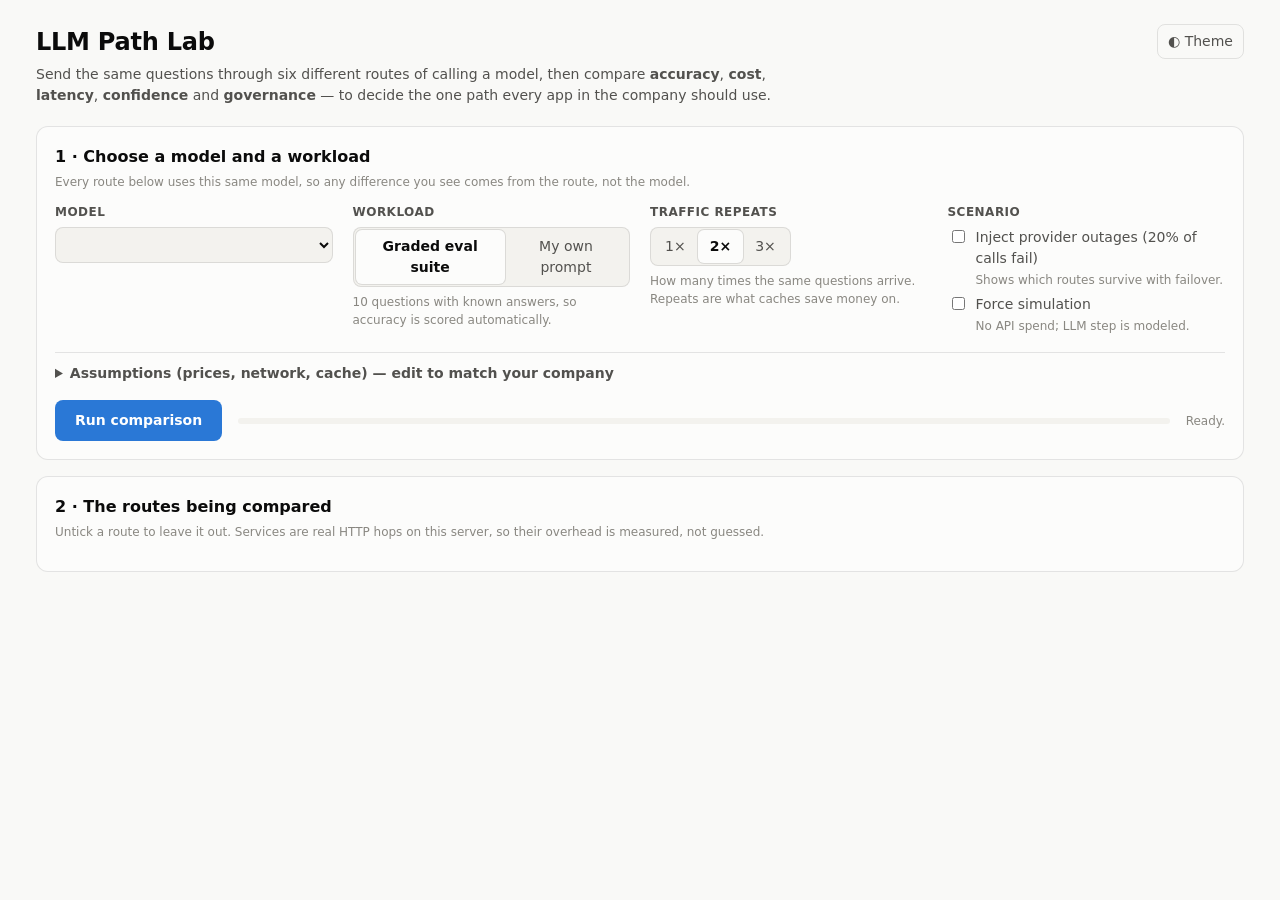
==== static/index.html @ 51f533d9 "LLM Path Lab: compare LLM routing paths on accuracy, cost, latency and confidence Co-Authored-By: Cl" ====
<!doctype html>
<html lang="en">
<head>
<meta charset="utf-8">
<meta name="viewport" content="width=device-width, initial-scale=1">
<title>LLM Path Lab</title>
<style>
:root {
  color-scheme: light;
  --page: #f9f9f7; --surface: #fcfcfb; --surface-2: #f3f2ee;
  --ink: #0b0b0b; --ink-2: #52514e; --muted: #898781;
  --grid: #e1e0d9; --axis: #c3c2b7; --border: rgba(11,11,11,0.10);
  --accent: #2a78d6; --accent-ink: #ffffff; --good: #006300; --bad: #c42f2f; --good-bg: #e6f4e6; --bad-bg: #fbeaea;
  --s1: #2a78d6; --s2: #eb6834; --s3: #1baf7a; --s4: #eda100; --s5: #e87ba4; --s6: #008300; --crit: #d03b3b;
}
@media (prefers-color-scheme: dark) {
  :root:where(:not([data-theme="light"])) {
    color-scheme: dark;
    --page: #0d0d0d; --surface: #1a1a19; --surface-2: #242422;
    --ink: #ffffff; --ink-2: #c3c2b7; --muted: #898781;
    --grid: #2c2c2a; --axis: #383835; --border: rgba(255,255,255,0.10);
    --accent: #3987e5; --good: #0ca30c; --bad: #e66767; --good-bg: #13301a; --bad-bg: #3a1a1a;
    --s1: #3987e5; --s2: #d95926; --s3: #199e70; --s4: #c98500; --s5: #d55181; --s6: #008300;
  }
}
:root[data-theme="dark"] {
  color-scheme: dark;
  --page: #0d0d0d; --surface: #1a1a19; --surface-2: #242422;
  --ink: #ffffff; --ink-2: #c3c2b7; --muted: #898781;
  --grid: #2c2c2a; --axis: #383835; --border: rgba(255,255,255,0.10);
  --accent: #3987e5; --good: #0ca30c; --bad: #e66767; --good-bg: #13301a; --bad-bg: #3a1a1a;
  --s1: #3987e5; --s2: #d95926; --s3: #199e70; --s4: #c98500; --s5: #d55181; --s6: #008300;
}
* { box-sizing: border-box; }
body { margin: 0; background: var(--page); color: var(--ink); font: 14px/1.5 system-ui, -apple-system, "Segoe UI", sans-serif; }
main { max-width: 1240px; margin: 0 auto; padding: 24px 16px 64px; }
header { display: flex; justify-content: space-between; align-items: flex-start; gap: 16px; margin-bottom: 20px; }
h1 { font-size: 24px; margin: 0; letter-spacing: -0.01em; }
h2 { font-size: 16px; margin: 0 0 4px; }
.sub { color: var(--ink-2); margin: 4px 0 0; max-width: 760px; }
.hint { color: var(--muted); font-size: 12px; }
.card { background: var(--surface); border: 1px solid var(--border); border-radius: 12px; padding: 18px; margin-bottom: 16px; }
.card > .hint { margin: 0 0 12px; }
button { font: inherit; cursor: pointer; }
.ghost { background: transparent; border: 1px solid var(--border); color: var(--ink-2); border-radius: 8px; padding: 6px 10px; }
.primary { background: var(--accent); color: var(--accent-ink); border: 0; border-radius: 8px; padding: 10px 20px; font-weight: 600; }
.primary:disabled { opacity: .55; cursor: progress; }
.setup { display: grid; grid-template-columns: repeat(4, minmax(0, 1fr)); gap: 16px 20px; align-items: start; }
.field label.l { display: block; font-weight: 600; font-size: 12px; color: var(--ink-2); margin-bottom: 6px; text-transform: uppercase; letter-spacing: .04em; }
select, input[type=number], textarea { width: 100%; font: inherit; color: var(--ink); background: var(--surface-2); border: 1px solid var(--border); border-radius: 8px; padding: 8px 10px; }
textarea { min-height: 64px; resize: vertical; }
.seg { display: inline-flex; background: var(--surface-2); border: 1px solid var(--border); border-radius: 8px; padding: 2px; }
.seg button { border: 0; background: transparent; color: var(--ink-2); padding: 6px 12px; border-radius: 6px; }
.seg button.on { background: var(--surface); color: var(--ink); box-shadow: 0 0 0 1px var(--border); font-weight: 600; }
.chip { display: inline-flex; align-items: center; gap: 6px; font-size: 12px; padding: 2px 8px; border-radius: 999px; border: 1px solid var(--border); color: var(--ink-2); margin-top: 6px; }
.dot { width: 8px; height: 8px; border-radius: 50%; display: inline-block; }
.check { display: flex; gap: 8px; align-items: flex-start; margin: 4px 0; color: var(--ink-2); }
.check input { margin-top: 3px; }
.runrow { display: flex; align-items: center; gap: 16px; margin-top: 16px; flex-wrap: wrap; }
.progress { flex: 1; min-width: 200px; height: 6px; background: var(--surface-2); border-radius: 3px; overflow: hidden; }
.progress > div { height: 100%; width: 0; background: var(--accent); transition: width .2s; }
details.assume { margin-top: 12px; border-top: 1px solid var(--border); padding-top: 10px; }
details.assume summary { cursor: pointer; color: var(--ink-2); font-weight: 600; }
.agrid { display: grid; grid-template-columns: repeat(4, minmax(0, 1fr)); gap: 12px; margin-top: 12px; }
.agrid label { font-size: 12px; color: var(--ink-2); display: block; margin-bottom: 4px; }

.paths { display: grid; grid-template-columns: repeat(3, minmax(0, 1fr)); gap: 12px; }
.path { border: 1px solid var(--border); border-radius: 10px; padding: 12px; background: var(--surface); position: relative; }
.path.off { opacity: .5; }
.path h3 { margin: 0 0 8px; font-size: 14px; display: flex; justify-content: space-between; align-items: center; gap: 8px; }
.path p { margin: 8px 0 0; color: var(--ink-2); font-size: 12.5px; }
.chain { display: flex; flex-wrap: wrap; align-items: center; gap: 4px; }
.node { font-size: 11.5px; padding: 3px 8px; border-radius: 6px; background: var(--surface-2); border: 1px solid var(--border); white-space: nowrap; }
.node.llm { background: var(--accent); color: #fff; border-color: transparent; }
.arrow { color: var(--muted); font-size: 12px; }
.tag { font-size: 11px; padding: 1px 6px; border-radius: 4px; background: var(--good-bg); color: var(--good); font-weight: 600; }

.banner { padding: 10px 14px; border-radius: 8px; background: var(--surface-2); color: var(--ink-2); margin-bottom: 12px; font-size: 13px; }
.tiles { display: grid; grid-template-columns: repeat(4, minmax(0, 1fr)); gap: 12px; margin-bottom: 16px; }
.tile { background: var(--surface); border: 1px solid var(--border); border-radius: 12px; padding: 14px 16px; }
.tile .k { font-size: 12px; color: var(--ink-2); text-transform: uppercase; letter-spacing: .04em; font-weight: 600; }
.tile .v { font-size: 20px; font-weight: 700; margin: 6px 0 2px; }
.tile .d { font-size: 12.5px; color: var(--ink-2); }
.tile.best { border-color: var(--accent); box-shadow: 0 0 0 1px var(--accent) inset; }

.weights { display: grid; grid-template-columns: repeat(4, minmax(0, 1fr)); gap: 16px; margin: 4px 0 14px; }
.weights label { font-size: 12px; color: var(--ink-2); display: flex; justify-content: space-between; }
.weights input { width: 100%; accent-color: var(--accent); }

.tablewrap { overflow-x: auto; }
table { width: 100%; border-collapse: collapse; font-variant-numeric: tabular-nums; }
th, td { text-align: left; padding: 8px 10px; border-bottom: 1px solid var(--grid); white-space: nowrap; vertical-align: middle; }
th { font-size: 12px; color: var(--ink-2); font-weight: 600; }
th .hint { display: block; font-weight: 400; }
td.num { text-align: right; } th.num { text-align: right; }
td.win { background: var(--good-bg); color: var(--good); font-weight: 700; }
.score { display: inline-flex; align-items: center; gap: 8px; }
.score .bar { width: 70px; height: 6px; border-radius: 3px; background: var(--surface-2); overflow: hidden; }
.score .bar > i { display: block; height: 100%; background: var(--accent); border-radius: 3px; }
.rank { display: inline-block; width: 20px; height: 20px; line-height: 20px; text-align: center; border-radius: 50%; background: var(--surface-2); font-size: 11px; font-weight: 700; margin-right: 6px; }
.rank.r1 { background: var(--accent); color: #fff; }
.yes { color: var(--good); font-weight: 600; } .no { color: var(--bad); font-weight: 600; }

.two { display: grid; grid-template-columns: minmax(0, 1fr) minmax(0, 1fr); gap: 16px; }
.chart svg { width: 100%; display: block; overflow: visible; }
.chart text { fill: var(--ink-2); font-size: 11.5px; }
.chart .lbl { fill: var(--ink); font-size: 12px; }
.chart .val { fill: var(--ink-2); font-size: 11.5px; }
.chart .gridline { stroke: var(--grid); }
.chart .baseline { stroke: var(--axis); }
.legend { display: flex; flex-wrap: wrap; gap: 6px 14px; margin: 8px 0 4px; font-size: 12px; color: var(--ink-2); }
.legend span { display: inline-flex; align-items: center; gap: 6px; }
.legend i { width: 10px; height: 10px; border-radius: 3px; display: inline-block; }
.cardhead { display: flex; justify-content: space-between; align-items: flex-start; gap: 12px; flex-wrap: wrap; }
#tip { position: fixed; pointer-events: none; background: var(--surface); color: var(--ink); border: 1px solid var(--border); box-shadow: 0 4px 16px rgba(0,0,0,.15); border-radius: 8px; padding: 8px 10px; font-size: 12px; display: none; z-index: 10; max-width: 280px; }

.matrix td, .matrix th { text-align: center; } .matrix td:first-child, .matrix th:first-child { text-align: left; }
.ok { color: var(--good); font-weight: 700; } .nope { color: var(--muted); }
.verdict { font-size: 14px; line-height: 1.6; }
.verdict ul { margin: 6px 0 0; padding-left: 20px; }
.drill td { font-size: 12.5px; }
.cell-ok { color: var(--good); } .cell-bad { color: var(--bad); }
.pill { font-size: 10.5px; padding: 0 5px; border-radius: 4px; border: 1px solid var(--border); color: var(--ink-2); margin-left: 4px; }
.hidden { display: none; }
@media (max-width: 960px) {
  .setup, .tiles, .weights { grid-template-columns: repeat(2, minmax(0, 1fr)); }
  .paths { grid-template-columns: repeat(2, minmax(0, 1fr)); }
  .two { grid-template-columns: minmax(0, 1fr); }
  .agrid { grid-template-columns: repeat(2, minmax(0, 1fr)); }
}
@media (max-width: 600px) {
  .setup, .tiles, .weights, .paths, .agrid { grid-template-columns: minmax(0, 1fr); }
  header { flex-direction: column; }
}
</style>
</head>
<body>
<main>
  <header>
    <div>
      <h1>LLM Path Lab</h1>
      <p class="sub">Send the same questions through six different routes of calling a model, then compare
        <b>accuracy</b>, <b>cost</b>, <b>latency</b>, <b>confidence</b> and <b>governance</b> — to decide the one path every app in the company should use.</p>
    </div>
    <button class="ghost" id="theme" title="Toggle light / dark">◐ Theme</button>
  </header>

  <!-- 1. Setup -->
  <section class="card">
    <h2>1 · Choose a model and a workload</h2>
    <p class="hint">Every route below uses this same model, so any difference you see comes from the route, not the model.</p>
    <div class="setup">
      <div class="field">
        <label class="l" for="model">Model</label>
        <select id="model"></select>
        <div id="keychip"></div>
        <div id="jevchip"></div>
      </div>
      <div class="field">
        <label class="l">Workload</label>
        <div class="seg" id="workload">
          <button data-v="suite" class="on">Graded eval suite</button>
          <button data-v="custom">My own prompt</button>
        </div>
        <div class="hint" id="workloadHint" style="margin-top:6px">10 questions with known answers, so accuracy is scored automatically.</div>
        <textarea id="prompt" class="hidden" placeholder="e.g. Summarise our refund policy for a customer in two sentences."></textarea>
      </div>
      <div class="field">
        <label class="l">Traffic repeats</label>
        <div class="seg" id="passes">
          <button data-v="1">1×</button><button data-v="2" class="on">2×</button><button data-v="3">3×</button>
        </div>
        <div class="hint" style="margin-top:6px">How many times the same questions arrive. Repeats are what caches save money on.</div>
      </div>
      <div class="field">
        <label class="l">Scenario</label>
        <label class="check"><input type="checkbox" id="fault"> <span>Inject provider outages (20% of calls fail)<br><span class="hint">Shows which routes survive with failover.</span></span></label>
        <label class="check"><input type="checkbox" id="forceSim"> <span>Force simulation<br><span class="hint">No API spend; LLM step is modeled.</span></span></label>
      </div>
    </div>
    <details class="assume">
      <summary>Assumptions (prices, network, cache) — edit to match your company</summary>
      <div class="agrid">
        <div><label>Input price, $ / 1M tokens</label><input type="number" id="pin" step="0.01"></div>
        <div><label>Output price, $ / 1M tokens</label><input type="number" id="pout" step="0.01"></div>
        <div><label>Network RTT per service hop, ms</label><input type="number" id="rtt" step="0.5"></div>
        <div><label>Semantic-cache match threshold (0–1)</label><input type="number" id="thr" step="0.05" min="0.3" max="1"></div>
        <div><label>Requests per day (for monthly cost)</label><input type="number" id="rpd" step="1000"></div>
        <div><label>Jev confidence needed to skip the LLM (0–1)</label><input type="number" id="jthr" step="0.05" min="0" max="1"></div>
        <div><label>Jev input price, $ / 1M tokens</label><input type="number" id="jprice" step="0.001"></div>
      </div>
      <p class="hint" style="margin-top:10px">Prices are public list prices for the selected model — override with your contract rate. Middleware infra cost per 1K requests:
        <span id="infraList"></span>. Lower the semantic threshold to 0.7 to watch the cache answer "Austria" with Australia's capital.</p>
    </details>
    <div class="runrow">
      <button class="primary" id="run">Run comparison</button>
      <div class="progress"><div id="bar"></div></div>
      <span class="hint" id="status">Ready.</span>
    </div>
  </section>

  <!-- 2. Routes -->
  <section class="card">
    <h2>2 · The routes being compared</h2>
    <p class="hint">Untick a route to leave it out. Services are real HTTP hops on this server, so their overhead is measured, not guessed.</p>
    <div class="paths" id="paths"></div>
  </section>

  <!-- 3. Results -->
  <section id="results" class="hidden">
    <div class="banner" id="modeBanner"></div>
    <div class="tiles" id="tiles"></div>

    <section class="card">
      <div class="cardhead">
        <div><h2>3 · Scoreboard</h2>
          <p class="hint" style="margin:0 0 10px">Drag the sliders to say what matters most; the ranking and "Best overall" update instantly. Green cell = best in column.</p></div>
      </div>
      <div class="weights" id="weights"></div>
      <div class="tablewrap"><table id="board"></table></div>
    </section>

    <div class="two">
      <section class="card chart">
        <div class="cardhead">
          <div><h2>Where the time goes</h2><p class="hint" style="margin:0">Average time per request, split by step.</p></div>
          <div class="seg" id="latView"><button data-v="all" class="on">Whole request</button><button data-v="over">Overhead only</button></div>
        </div>
        <div class="legend" id="latLegend"></div>
        <div id="latChart"></div>
      </section>
      <section class="card chart">
        <div class="cardhead"><div><h2>Monthly cost</h2><p class="hint" style="margin:0" id="costHint"></p></div></div>
        <div class="legend"><span><i style="background:var(--s1)"></i>Model tokens</span><span><i style="background:var(--s2)"></i>Platform infra</span></div>
        <div id="costChart"></div>
      </section>
    </div>

    <section class="card">
      <h2>What a platform team gets from each route</h2>
      <p class="hint">Capabilities every app inherits for free when it goes through the route — the "enablement" part of the decision.</p>
      <div class="tablewrap"><table class="matrix" id="matrix"></table></div>
    </section>

    <section class="card verdict">
      <h2>Recommendation</h2>
      <div id="verdict"></div>
    </section>

    <section class="card">
      <details>
        <summary style="cursor:pointer;font-weight:600">Every call, answer by answer</summary>
        <p class="hint">✓ correct · ✗ wrong · ⚡ cache hit · Jev = answered by Jev · ↑ LLM = Jev unsure, escalated · ↘ routed to small model · ⟲ failed over to another provider · ⚠ error</p>
        <div class="tablewrap"><table class="drill" id="drill"></table></div>
      </details>
    </section>
  </section>
</main>
<div id="tip"></div>

<script>
const $ = (s) => document.querySelector(s);
const esc = (s) => String(s ?? "").replace(/[&<>"]/g, (c) => ({ "&": "&amp;", "<": "&lt;", ">": "&gt;", '"': "&quot;" }[c]));
const STAGES = [
  { kind: "llm", label: "LLM", color: "var(--s1)" },
  { kind: "gateway", label: "AI Gateway", color: "var(--s2)" },
  { kind: "cache", label: "Cache", color: "var(--s3)" },
  { kind: "hop", label: "Network hop", color: "var(--s4)" },
  { kind: "jev", label: "Jev (System 1)", color: "var(--s5)" },
  { kind: "runtime", label: "Agent runtime", color: "var(--s6)" },
  { kind: "error", label: "Failed attempt", color: "var(--crit)" },
];
let CFG, RUN = null, state = { workload: "suite", passes: 2, latView: "all",
  weights: { accuracy: 40, cost: 25, latency: 20, governance: 15 } };

// ---------- theme
(function theme() {
  let t = null; try { t = localStorage.getItem("plab-theme"); } catch (e) {}
  if (t) document.documentElement.dataset.theme = t;
  $("#theme").onclick = () => {
    const dark = document.documentElement.dataset.theme
      ? document.documentElement.dataset.theme === "dark"
      : matchMedia("(prefers-color-scheme: dark)").matches;
    const next = dark ? "light" : "dark";
    document.documentElement.dataset.theme = next;
    try { localStorage.setItem("plab-theme", next); } catch (e) {}
  };
})();

// ---------- segmented controls
function seg(id, onChange) {
  $(id).addEventListener("click", (e) => {
    const b = e.target.closest("button"); if (!b) return;
    $(id).querySelectorAll("button").forEach((x) => x.classList.toggle("on", x === b));
    onChange(b.dataset.v);
  });
}
seg("#workload", (v) => {
  state.workload = v;
  $("#prompt").classList.toggle("hidden", v !== "custom");
  $("#workloadHint").textContent = v === "suite"
    ? "10 questions with known answers, so accuracy is scored automatically."
    : "Free-form prompt. Accuracy can't be graded. Jev can't write text, so 'Jev only' is skipped and the cascade uses Jev to pick the model tier.";
});
seg("#passes", (v) => (state.passes = +v));
seg("#latView", (v) => { state.latView = v; if (RUN) renderLatency(); });

// ---------- init
fetch("/api/config").then((r) => r.json()).then((cfg) => {
  CFG = cfg;
  const sel = $("#model");
  for (const [pid, p] of Object.entries(cfg.providers)) {
    const g = document.createElement("optgroup"); g.label = p.label;
    cfg.models.filter((m) => m.provider === pid).forEach((m) => {
      const o = document.createElement("option"); o.value = m.id; o.textContent = `${m.label}  ·  $${m.in} / $${m.out}`;
      g.appendChild(o);
    });
    sel.appendChild(g);
  }
  sel.value = "claude-sonnet-5";
  sel.onchange = onModel; $("#forceSim").onchange = onModel; onModel();
  const a = cfg.assumptions;
  $("#jthr").value = a.jev_threshold; $("#jprice").value = a.jev_price_in;
  $("#jevchip").innerHTML = cfg.jev.has_key
    ? `<span class="chip"><i class="dot" style="background:var(--good)"></i>Jev live · ${cfg.jev.env} found</span>`
    : `<span class="chip"><i class="dot" style="background:var(--muted)"></i>Jev simulated · set ${cfg.jev.env} for live</span>`;
  $("#rtt").value = a.hop_rtt_ms; $("#thr").value = a.semantic_threshold; $("#rpd").value = a.requests_per_day;
  $("#infraList").textContent = cfg.paths.map((p) => `${p.name} $${a.infra_per_1k[p.id]}`).join(" · ");
  renderPaths();
});

function modelInfo(id) { return CFG.models.find((m) => m.id === id); }
function onModel() {
  const m = modelInfo($("#model").value), p = CFG.providers[m.provider];
  $("#pin").value = m.in; $("#pout").value = m.out;
  const live = CFG.keys[m.provider] && !$("#forceSim").checked;
  $("#keychip").innerHTML = live
    ? `<span class="chip"><i class="dot" style="background:var(--good)"></i>Live calls · ${p.env} found</span>`
    : `<span class="chip"><i class="dot" style="background:var(--muted)"></i>Simulated · ${CFG.keys[m.provider] ? "forced" : "set " + p.env + " for live"}</span>`;
}

function renderPaths() {
  $("#paths").innerHTML = CFG.paths.map((p) => `
    <label class="path" data-id="${p.id}">
      <h3><span>${esc(p.name)} ${p.id === "platform" ? '<span class="tag">enablement platform</span>' : ""}</span>
        <input type="checkbox" checked data-path="${p.id}"></h3>
      <div class="chain">${p.chain.map((n) => `<span class="node ${n === "LLM" ? "llm" : ""}">${esc(n)}</span>`).join('<span class="arrow">→</span>')}</div>
      <p>${esc(p.blurb)}</p>
    </label>`).join("");
  $("#paths").querySelectorAll("input").forEach((i) => i.onchange = () => i.closest(".path").classList.toggle("off", !i.checked));
}

// ---------- run
$("#run").onclick = async () => {
  const paths = [...document.querySelectorAll("[data-path]:checked")].map((i) => i.dataset.path);
  if (!paths.length) return alert("Pick at least one route.");
  if (state.workload === "custom" && !$("#prompt").value.trim()) return alert("Type a prompt first.");
  const infra = CFG.assumptions.infra_per_1k;
  const body = {
    model: $("#model").value, workload: state.workload, prompt: $("#prompt").value, passes: state.passes, paths,
    force_sim: $("#forceSim").checked, fault_rate: $("#fault").checked ? 0.2 : 0,
    assumptions: { jev_threshold: +$("#jthr").value, hop_rtt_ms: +$("#rtt").value, semantic_threshold: +$("#thr").value, requests_per_day: +$("#rpd").value },
  };
  RUN = { body, paths, calls: [], meta: null, price: { [body.model]: { in: +$("#pin").value, out: +$("#pout").value } },
    jevPrice: +$("#jprice").value, infra };
  $("#run").disabled = true; $("#status").textContent = "Starting…"; $("#bar").style.width = "0";
  try {
    const resp = await fetch("/api/run", { method: "POST", headers: { "Content-Type": "application/json" }, body: JSON.stringify(body) });
    const reader = resp.body.getReader(), dec = new TextDecoder(); let buf = "", lastDraw = 0;
    while (true) {
      const { value, done } = await reader.read(); if (done) break;
      buf += dec.decode(value, { stream: true });
      let nl; while ((nl = buf.indexOf("\n")) >= 0) {
        const ev = JSON.parse(buf.slice(0, nl)); buf = buf.slice(nl + 1);
        if (ev.type === "meta") { RUN.meta = ev; RUN.paths = ev.paths; }
        if (ev.type === "call") RUN.calls.push(ev);
      }
      if (RUN.meta) {
        $("#bar").style.width = (100 * RUN.calls.length / RUN.meta.total) + "%";
        $("#status").textContent = `${RUN.calls.length} / ${RUN.meta.total} calls`;
        if (RUN.calls.length && performance.now() - lastDraw > 400) { render(); lastDraw = performance.now(); }
      }
    }
    render(); $("#status").textContent = `Done · ${RUN.calls.length} calls`;
    $("#results").scrollIntoView({ behavior: "smooth", block: "start" });
  } catch (e) { $("#status").textContent = "Failed: " + e.message; }
  $("#run").disabled = false;
};

// ---------- aggregation
function priceOf(model) { return RUN.price[model] || modelInfo(model) || { in: 0, out: 0 }; }
function pct(arr, p) { if (!arr.length) return 0; const s = [...arr].sort((a, b) => a - b); return s[Math.min(s.length - 1, Math.floor(p * s.length))]; }
function mean(arr) { return arr.length ? arr.reduce((a, b) => a + b, 0) / arr.length : null; }

function aggregate() {
  const rpd = RUN.body.assumptions.requests_per_day;
  return RUN.paths.map((pid) => {
    const calls = RUN.calls.filter((c) => c.path === pid), ok = calls.filter((c) => !c.error);
    const graded = ok.filter((c) => c.correct !== null);
    const accuracy = graded.length ? graded.filter((c) => c.correct).length / graded.length : null;
    const conf = mean(ok.filter((c) => c.confidence != null).map((c) => +c.confidence));
    const lat = calls.map((c) => c.latency_ms);
    const byKind = {}; STAGES.forEach((s) => (byKind[s.kind] = 0));
    calls.forEach((c) => c.stages.forEach((s) => (byKind[s.kind] = (byKind[s.kind] || 0) + s.ms)));
    Object.keys(byKind).forEach((k) => (byKind[k] = calls.length ? byKind[k] / calls.length : 0));
    // overhead = time not spent producing the answer; Jev's time counts as the answer when Jev answered
    const overhead = mean(calls.map((c) => c.stages.filter((s) => s.kind !== "llm" && s.kind !== "error"
      && !(s.kind === "jev" && c.decided_by === "jev")).reduce((a, s) => a + s.ms, 0))) || 0;
    const tokenCost = calls.reduce((a, c) => { const p = priceOf(c.model);
      return a + (c.in_tokens * p.in + c.out_tokens * p.out + (c.jev_in_tokens || 0) * RUN.jevPrice) / 1e6; }, 0);
    const perReqTokens = calls.length ? tokenCost / calls.length : 0;
    const perReqInfra = (RUN.infra[pid] || 0) / 1000;
    const answersByQ = {};
    ok.forEach((c) => (answersByQ[c.qid] = answersByQ[c.qid] || []).push(String(c.answer).trim().toLowerCase()));
    const multi = Object.values(answersByQ).filter((a) => a.length > 1);
    return {
      id: pid, path: CFG.paths.find((p) => p.id === pid), n: calls.length,
      accuracy, conf, calGap: accuracy != null && conf != null ? Math.abs(conf - accuracy * 100) : null,
      p50: pct(lat, 0.5), p95: pct(lat, 0.95), overhead, byKind,
      perReq: perReqTokens + perReqInfra, per1k: (perReqTokens + perReqInfra) * 1000,
      monthlyTokens: perReqTokens * rpd * 30, monthlyInfra: perReqInfra * rpd * 30,
      cacheRate: calls.length ? calls.filter((c) => c.cache).length / calls.length : 0,
      avoided: calls.length ? calls.filter((c) => !c.error && (c.cache || c.decided_by === "jev")).length / calls.length : 0,
      jevShare: calls.length ? calls.filter((c) => c.decided_by === "jev").length / calls.length : 0,
      escalated: calls.filter((c) => c.escalated).length,
      success: calls.length ? ok.length / calls.length : 0,
      consistency: multi.length ? multi.filter((a) => a.every((x) => x === a[0])).length / multi.length : null,
      piiSent: calls.some((c) => c.pii_sent), caps: CFG.path_caps[pid].length,
      routed: calls.filter((c) => c.routed_to).length, failovers: calls.filter((c) => c.failover).length,
      simulated: calls.some((c) => c.simulated),
    };
  });
}

function score(rows) {
  const w = { ...state.weights }; if (rows.every((r) => r.accuracy == null)) w.accuracy = 0;
  const tot = Object.values(w).reduce((a, b) => a + b, 0) || 1;
  const minCost = Math.min(...rows.map((r) => r.perReq)), minLat = Math.min(...rows.map((r) => r.p50));
  rows.forEach((r) => {
    const s = { accuracy: (r.accuracy ?? 0) * r.success, cost: r.perReq > 0 ? minCost / r.perReq : 1,
      latency: r.p50 > 0 ? minLat / r.p50 : 1, governance: r.caps / CFG.capabilities.length };
    r.score = 100 * Object.keys(w).reduce((a, k) => a + w[k] * s[k], 0) / tot;
  });
  return [...rows].sort((a, b) => b.score - a.score);
}

// ---------- rendering
const fmt$ = (v) => v >= 1000 ? "$" + Math.round(v).toLocaleString() : v >= 1 ? "$" + v.toFixed(2) : v >= 0.01 ? "$" + v.toFixed(3) : "$" + v.toFixed(4);
const fmtMs = (v) => v >= 1000 ? (v / 1000).toFixed(2) + " s" : v >= 10 ? Math.round(v) + " ms" : v.toFixed(1) + " ms";
const fmtPct = (v) => v == null ? "—" : Math.round(v * 100) + "%";

function render() {
  $("#results").classList.remove("hidden");
  const m = RUN.meta, model = modelInfo(RUN.body.model);
  const sim = RUN.calls.some((c) => c.simulated);
  $("#modeBanner").innerHTML = `<b>${esc(model.label)}</b> · ${sim
    ? "LLM step is <b>simulated</b> (no API key, or forced) — model latency, tokens and accuracy follow a calibrated profile."
    : "LLM step is <b>live</b> — real provider calls, real tokens."} Jev is <b>${m.jev_live ? "live" : "simulated"}</b>${m.jev_live ? "" : " (calibrated profile: strong on simple items, weaker on multi-step)"}. Service hops, guardrails and cache lookups are <b>real and measured</b> on this server
    · cache backend: <b>${esc(m.cache_backend)}</b> · hop RTT ${m.assumptions.hop_rtt_ms} ms.`;
  const rows = score(aggregate());
  renderTiles(rows); renderWeights(rows); renderBoard(rows); renderLatency(); renderCost(rows); renderMatrix(); renderVerdict(rows); renderDrill();
}

function best(rows, key, dir) {
  const valid = rows.filter((r) => r[key] != null);
  if (!valid.length) return null;
  return valid.reduce((a, b) => (dir > 0 ? b[key] > a[key] : b[key] < a[key]) ? b : a);
}

function renderTiles(rows) {
  const acc = best(rows, "accuracy", 1), cheap = best(rows, "perReq", -1), fast = best(rows, "p50", -1), top = rows[0];
  const t = (k, r, v, d, cls = "") => `<div class="tile ${cls}"><div class="k">${k}</div><div class="v">${r ? esc(r.path.name) : "—"}</div><div class="d">${v}${d ? " · " + d : ""}</div></div>`;
  const tiedAcc = acc ? rows.filter((r) => r.accuracy === acc.accuracy).length : 0;
  $("#tiles").innerHTML =
    t("Most accurate", acc, acc ? fmtPct(acc.accuracy) + " correct" : "not graded", tiedAcc > 1 ? `tied with ${tiedAcc - 1} other${tiedAcc > 2 ? "s" : ""}` : "") +
    t("Lowest cost", cheap, cheap ? fmt$(cheap.per1k) + " / 1K requests" : "") +
    t("Fastest (median)", fast, fast ? fmtMs(fast.p50) : "") +
    t("Best overall", top, top ? `score ${Math.round(top.score)} / 100` : "", "your weights", "best");
}

function renderWeights() {
  if ($("#weights").childElementCount) return;
  const names = { accuracy: "Accuracy", cost: "Cost", latency: "Speed", governance: "Governance" };
  $("#weights").innerHTML = Object.keys(state.weights).map((k) => `
    <div><label><span>${names[k]}</span><b id="w-${k}">${state.weights[k]}</b></label>
    <input type="range" min="0" max="100" value="${state.weights[k]}" data-w="${k}"></div>`).join("");
  $("#weights").querySelectorAll("input").forEach((i) => i.oninput = () => {
    state.weights[i.dataset.w] = +i.value; $("#w-" + i.dataset.w).textContent = i.value;
    const rows = score(aggregate()); renderTiles(rows); renderBoard(rows); renderVerdict(rows);
  });
}

function renderBoard(rows) {
  const cols = [
    ["Accuracy", "correct answers", (r) => fmtPct(r.accuracy), "accuracy", 1],
    ["Confidence", "Jev: calibrated · LLM: self-rated", (r) => r.conf == null ? "—" : Math.round(r.conf) + "%", null],
    ["Calibration gap", "|confidence − accuracy|", (r) => r.calGap == null ? "—" : Math.round(r.calGap) + " pts", "calGap", -1],
    ["Latency p50", "median request", (r) => fmtMs(r.p50), "p50", -1],
    ["Latency p95", "slowest 5%", (r) => fmtMs(r.p95), "p95", -1],
    ["Overhead", "added by the route", (r) => fmtMs(r.overhead), "overhead", -1],
    ["Cost / 1K req", "tokens + infra", (r) => fmt$(r.per1k), "per1k", -1],
    ["LLM calls avoided", "cache or Jev answered", (r) => fmtPct(r.avoided), "avoided", 1],
    ["Success", "calls answered", (r) => fmtPct(r.success), "success", 1],
    ["Consistency", "same answer on repeat", (r) => fmtPct(r.consistency), "consistency", 1],
    ["PII to provider", "raw email/card sent", (r) => r.piiSent ? '<span class="no">Yes</span>' : '<span class="yes">No</span>', null],
    ["Governance", "capabilities", (r) => `${r.caps} / ${CFG.capabilities.length}`, "caps", 1],
  ];
  const winners = {};
  cols.forEach(([, , , key, dir]) => { if (!key) return; const b = best(rows, key, dir);
    if (b && rows.filter((r) => r[key] === b[key]).length < rows.length) winners[key] = b[key]; });
  $("#board").innerHTML = `<thead><tr><th>Route</th><th>Overall</th>${cols.map(([h, s]) => `<th class="num">${h}<span class="hint">${s}</span></th>`).join("")}</tr></thead><tbody>` +
    rows.map((r, i) => `<tr><td><span class="rank ${i === 0 ? "r1" : ""}">${i + 1}</span><b>${esc(r.path.name)}</b><div class="hint" style="margin-left:26px">${esc(r.path.short)}</div></td>
      <td><span class="score"><span class="bar"><i style="width:${r.score}%"></i></span><b>${Math.round(r.score)}</b></span></td>
      ${cols.map(([, , f, key]) => `<td class="num ${key && winners[key] !== undefined && r[key] === winners[key] ? "win" : ""}">${f(r)}</td>`).join("")}</tr>`).join("") + "</tbody>";
}

// generic horizontal stacked bar chart (inline SVG)
function hbar(el, rows, segs, fmt, tipFn) {
  const W = el.clientWidth || 520, valW = 64, barH = 18, gap = 14, top = 6;
  const labelW = Math.min(W < 440 ? 118 : 230, Math.max(90, ...rows.map((r) => r.label.length * 6.6 + 14)));
  const plotW = Math.max(80, W - labelW - valW);
  const max = Math.max(...rows.map((r) => segs.reduce((a, s) => a + (r.vals[s.key] || 0), 0)), 1e-9);
  const H = top + rows.length * (barH + gap) + 18;
  const ticks = plotW < 300 ? [0, 0.5, 1] : [0, 0.25, 0.5, 0.75, 1];
  let svg = `<svg viewBox="0 0 ${W} ${H}" height="${H}" role="img">`;
  ticks.forEach((t) => { const x = labelW + t * plotW;
    svg += `<line class="gridline" x1="${x}" x2="${x}" y1="${top - 4}" y2="${H - 18}"/><text x="${x}" y="${H - 4}" text-anchor="middle">${fmt(max * t)}</text>`; });
  rows.forEach((r, i) => {
    const y = top + i * (barH + gap); let x = labelW; const total = segs.reduce((a, s) => a + (r.vals[s.key] || 0), 0);
    svg += `<text class="lbl" x="${labelW - 10}" y="${y + barH / 2 + 4}" text-anchor="end">${esc(r.label.length * 6.6 > labelW - 12 ? r.label.slice(0, Math.floor((labelW - 12) / 6.6) - 1) + "…" : r.label)}</text>`;
    const drawn = segs.filter((s) => (r.vals[s.key] || 0) / max * plotW >= 0.5);
    drawn.forEach((s, j) => {
      const w = (r.vals[s.key] / max) * plotW, last = j === drawn.length - 1;
      const ww = Math.max(0.5, w - (last ? 0 : 2));
      const rx = last ? Math.min(4, ww / 2) : 0;
      svg += last && ww > 4
        ? `<path d="M${x},${y}h${ww - rx}a${rx},${rx} 0 0 1 ${rx},${rx}v${barH - 2 * rx}a${rx},${rx} 0 0 1 -${rx},${rx}h-${ww - rx}z" fill="${s.color}" data-tip="${esc(tipFn(r, s))}"/>`
        : `<rect x="${x}" y="${y}" width="${ww}" height="${barH}" fill="${s.color}" data-tip="${esc(tipFn(r, s))}"/>`;
      x += w;
    });
    svg += `<rect x="${labelW}" y="${y - 3}" width="${plotW}" height="${barH + 6}" fill="transparent" data-tip="${esc(tipFn(r, null))}" style="pointer-events:${drawn.length ? "none" : "all"}"/>`;
    svg += `<text class="val" x="${labelW + (total / max) * plotW + 6}" y="${y + barH / 2 + 4}">${fmt(total)}</text>`;
  });
  svg += `<line class="baseline" x1="${labelW}" x2="${labelW}" y1="${top - 4}" y2="${H - 18}"/></svg>`;
  el.innerHTML = svg;
}

function renderLatency() {
  const rows = score(aggregate()).sort((a, b) => RUN.paths.indexOf(a.id) - RUN.paths.indexOf(b.id));
  const segs = STAGES.filter((s) => state.latView === "all" || (s.kind !== "llm" && s.kind !== "error"))
    .filter((s) => rows.some((r) => r.byKind[s.kind] > 0)).map((s) => ({ key: s.kind, color: s.color, label: s.label }));
  $("#latLegend").innerHTML = segs.map((s) => `<span><i style="background:${s.color}"></i>${s.label}</span>`).join("");
  hbar($("#latChart"), rows.map((r) => ({ label: r.path.name, vals: r.byKind })), segs, fmtMs,
    (r, s) => s ? `${r.label} · ${s.label}: ${fmtMs(r.vals[s.key])} avg` : `${r.label}: no overhead`);
}

function renderCost(rows) {
  rows = [...rows].sort((a, b) => RUN.paths.indexOf(a.id) - RUN.paths.indexOf(b.id));
  $("#costHint").textContent = `Projected at ${(+RUN.body.assumptions.requests_per_day).toLocaleString()} requests/day, with this run's cache-hit mix.`;
  hbar($("#costChart"), rows.map((r) => ({ label: r.path.name, vals: { tok: r.monthlyTokens, infra: r.monthlyInfra } })),
    [{ key: "tok", color: "var(--s1)", label: "Model tokens" }, { key: "infra", color: "var(--s2)", label: "Platform infra" }],
    fmt$, (r, s) => s ? `${r.label} · ${s.label}: ${fmt$(r.vals[s.key])}/month` : r.label);
}

function renderMatrix() {
  const ps = RUN.paths.map((id) => CFG.paths.find((p) => p.id === id));
  $("#matrix").innerHTML = `<thead><tr><th>Capability</th>${ps.map((p) => `<th>${esc(p.name)}</th>`).join("")}</tr></thead><tbody>` +
    CFG.capabilities.map(([k, label]) => `<tr><td>${esc(label)}</td>${ps.map((p) => CFG.path_caps[p.id].includes(k)
      ? '<td class="ok" aria-label="yes">✓</td>' : '<td class="nope" aria-label="no">—</td>').join("")}</tr>`).join("") + "</tbody>";
}

function renderVerdict(rows) {
  const top = rows[0], by = Object.fromEntries(rows.map((r) => [r.id, r])), d = by.direct;
  const pts = [];
  if (d) rows.filter((r) => !["direct", "jev", "jev_llm"].includes(r.id)).forEach((r) => {
    const extra = r.overhead - d.overhead;
    if (Math.abs(extra) >= 0.5) pts.push(`<b>${esc(r.path.name)}</b> adds ${fmtMs(Math.max(0, extra))} of routing overhead per call — ${d.p50 ? ((Math.max(0, extra) / d.p50) * 100).toFixed(1) : "?"}% of the median request, because the model itself dominates latency.`);
  });
  const accs = rows.filter((r) => r.accuracy != null);
  if (accs.length > 1) {
    const hi = Math.max(...accs.map((r) => r.accuracy)), lo = Math.min(...accs.map((r) => r.accuracy));
    pts.push(hi - lo < 0.001 ? "Accuracy is identical across routes: the route does not make the model smarter — the model does."
      : `Accuracy spreads ${fmtPct(lo)}–${fmtPct(hi)}. Differences come from Jev picking the wrong option, routing easy prompts to a smaller model, semantic-cache matches, or failed calls. Check the drill-down.`);
  }
  const cheap = best(rows, "perReq", -1);
  if (cheap && d && cheap.id !== "direct") pts.push(`<b>${esc(cheap.path.name)}</b> is ${Math.round((1 - cheap.perReq / d.perReq) * 100)}% cheaper than calling direct (${fmt$(cheap.monthlyTokens + cheap.monthlyInfra)} vs ${fmt$(d.monthlyTokens + d.monthlyInfra)} a month).`);
  if (rows.some((r) => r.piiSent)) pts.push(`Routes without a guardrail layer (${rows.filter((r) => r.piiSent).map((r) => esc(r.path.name)).join(", ")}) sent a raw email address and card number to the provider.`);
  if (by.jev && by.jev.accuracy != null) {
    const jl = by.jev_llm;
    pts.push(`<b>Jev only</b> scored ${fmtPct(by.jev.accuracy)} at ${fmtMs(by.jev.p50)} median and ${fmt$(by.jev.per1k)} per 1K requests. It's a decision model, so it picks an answer from options instead of writing one.`);
    if (jl) pts.push(`<b>Jev → LLM cascade</b> let Jev answer ${fmtPct(jl.jevShare)} of requests itself and escalated ${jl.escalated} low-confidence ones to the LLM: ${fmtPct(jl.accuracy)} accurate${d ? ` vs ${fmtPct(d.accuracy)} direct` : ""}, at ${fmt$(jl.per1k)} vs ${d ? fmt$(d.per1k) : "?"} per 1K requests. Raise the Jev threshold for more accuracy, lower it for more savings.`);
  }
  if (by.jev && by.jev.calGap != null && d && d.calGap != null) pts.push(`Confidence you can act on: Jev's calibration gap is ${Math.round(by.jev.calGap)} pts vs ${Math.round(d.calGap)} pts for the LLM's self-rated confidence.`);
  const fo = rows.filter((r) => r.failovers > 0);
  if (RUN.body.fault_rate) pts.push(`With 20% provider outages, success was ${rows.map((r) => `${esc(r.path.name)} ${fmtPct(r.success)}`).join(", ")}${fo.length ? " — gateway routes recovered by failing over to another provider" : ""}.`);
  $("#verdict").innerHTML = `<p>With your weights, <b>${esc(top.path.name)}</b> (${esc(top.path.short)}) ranks first at <b>${Math.round(top.score)}/100</b>.
    ${top.caps >= 7 ? "It also gives every app the shared guardrails, metering and failover a company-wide enablement platform needs." : "Note it gives apps little shared governance — each team would rebuild keys, guardrails and metering."}</p><ul>${pts.map((p) => `<li>${p}</li>`).join("")}</ul>`;
}

function renderDrill() {
  const items = RUN.meta.items, passes = Math.max(...RUN.calls.map((c) => c.pass), 1);
  const ps = RUN.paths.map((id) => CFG.paths.find((p) => p.id === id));
  let html = `<thead><tr><th>Question</th><th>Pass</th>${ps.map((p) => `<th>${esc(p.name)}</th>`).join("")}</tr></thead><tbody>`;
  for (let pass = 1; pass <= passes; pass++) items.forEach((it) => {
    html += `<tr><td style="white-space:normal;min-width:240px">${esc(it.q)}${it.accept ? `<div class="hint">expected: ${esc(it.accept[0])}</div>` : ""}</td><td>${pass}</td>`;
    ps.forEach((p) => {
      const c = RUN.calls.find((x) => x.path === p.id && x.qid === it.id && x.pass === pass);
      if (!c) { html += "<td class='hint'>…</td>"; return; }
      const mark = c.error ? "⚠" : c.correct === true ? "✓" : c.correct === false ? "✗" : "";
      const cls = c.error || c.correct === false ? "cell-bad" : c.correct ? "cell-ok" : "";
      html += `<td class="${cls}" title="${esc(c.error || c.answer)} · confidence ${c.confidence ?? "—"} · ${esc(c.model)}">${mark} ${esc(String(c.error ? "error" : c.answer).slice(0, 18))}
        <span class="hint">${fmtMs(c.latency_ms)}</span>${c.cache ? `<span class="pill">⚡ ${esc(c.cache)}</span>` : ""}${c.routed_to ? '<span class="pill">↘ small</span>' : ""}${c.decided_by === "jev" ? '<span class="pill">Jev</span>' : ""}${c.escalated ? '<span class="pill">↑ LLM</span>' : ""}${c.failover ? '<span class="pill">⟲</span>' : ""}</td>`;
    });
    html += "</tr>";
  });
  $("#drill").innerHTML = html + "</tbody>";
}

// tooltip
document.addEventListener("mousemove", (e) => {
  const t = e.target.closest && e.target.closest("[data-tip]"), tip = $("#tip");
  if (!t) { tip.style.display = "none"; return; }
  tip.textContent = t.dataset.tip; tip.style.display = "block";
  tip.style.left = Math.min(e.clientX + 12, innerWidth - 290) + "px"; tip.style.top = e.clientY + 12 + "px";
});
addEventListener("resize", () => { if (RUN && RUN.calls.length) { renderLatency(); renderCost(score(aggregate())); } });
</script>
</body>
</html>
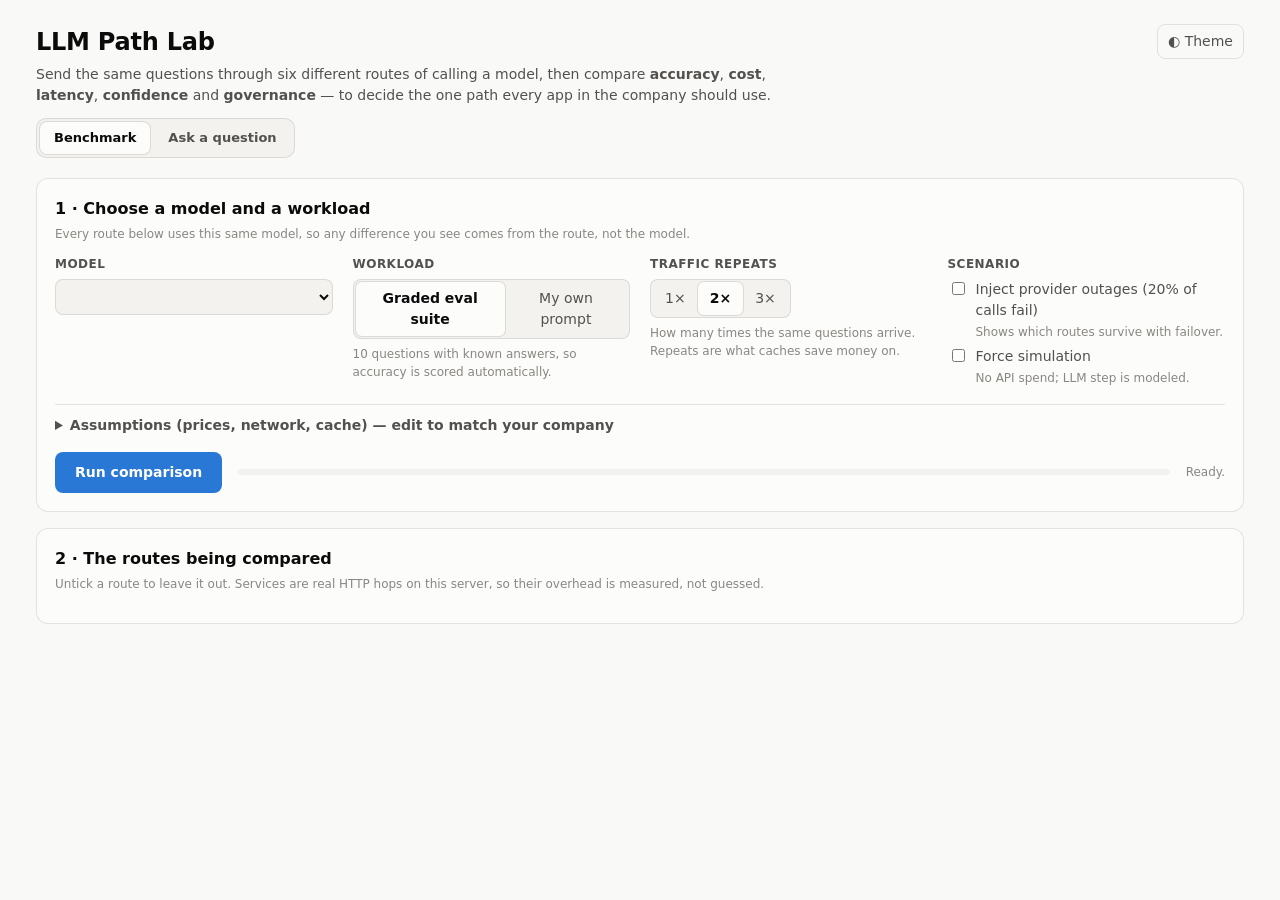
==== commit 51a41b85: "Add 'Ask a question' page with per-request route metrics A second page (/ask) runs one natural-langu" ====
--- a/static/index.html
+++ b/static/index.html
@@ -4,135 +4,7 @@
 <meta charset="utf-8">
 <meta name="viewport" content="width=device-width, initial-scale=1">
 <title>LLM Path Lab</title>
-<style>
-:root {
-  color-scheme: light;
-  --page: #f9f9f7; --surface: #fcfcfb; --surface-2: #f3f2ee;
-  --ink: #0b0b0b; --ink-2: #52514e; --muted: #898781;
-  --grid: #e1e0d9; --axis: #c3c2b7; --border: rgba(11,11,11,0.10);
-  --accent: #2a78d6; --accent-ink: #ffffff; --good: #006300; --bad: #c42f2f; --good-bg: #e6f4e6; --bad-bg: #fbeaea;
-  --s1: #2a78d6; --s2: #eb6834; --s3: #1baf7a; --s4: #eda100; --s5: #e87ba4; --s6: #008300; --crit: #d03b3b;
-}
-@media (prefers-color-scheme: dark) {
-  :root:where(:not([data-theme="light"])) {
-    color-scheme: dark;
-    --page: #0d0d0d; --surface: #1a1a19; --surface-2: #242422;
-    --ink: #ffffff; --ink-2: #c3c2b7; --muted: #898781;
-    --grid: #2c2c2a; --axis: #383835; --border: rgba(255,255,255,0.10);
-    --accent: #3987e5; --good: #0ca30c; --bad: #e66767; --good-bg: #13301a; --bad-bg: #3a1a1a;
-    --s1: #3987e5; --s2: #d95926; --s3: #199e70; --s4: #c98500; --s5: #d55181; --s6: #008300;
-  }
-}
-:root[data-theme="dark"] {
-  color-scheme: dark;
-  --page: #0d0d0d; --surface: #1a1a19; --surface-2: #242422;
-  --ink: #ffffff; --ink-2: #c3c2b7; --muted: #898781;
-  --grid: #2c2c2a; --axis: #383835; --border: rgba(255,255,255,0.10);
-  --accent: #3987e5; --good: #0ca30c; --bad: #e66767; --good-bg: #13301a; --bad-bg: #3a1a1a;
-  --s1: #3987e5; --s2: #d95926; --s3: #199e70; --s4: #c98500; --s5: #d55181; --s6: #008300;
-}
-* { box-sizing: border-box; }
-body { margin: 0; background: var(--page); color: var(--ink); font: 14px/1.5 system-ui, -apple-system, "Segoe UI", sans-serif; }
-main { max-width: 1240px; margin: 0 auto; padding: 24px 16px 64px; }
-header { display: flex; justify-content: space-between; align-items: flex-start; gap: 16px; margin-bottom: 20px; }
-h1 { font-size: 24px; margin: 0; letter-spacing: -0.01em; }
-h2 { font-size: 16px; margin: 0 0 4px; }
-.sub { color: var(--ink-2); margin: 4px 0 0; max-width: 760px; }
-.hint { color: var(--muted); font-size: 12px; }
-.card { background: var(--surface); border: 1px solid var(--border); border-radius: 12px; padding: 18px; margin-bottom: 16px; }
-.card > .hint { margin: 0 0 12px; }
-button { font: inherit; cursor: pointer; }
-.ghost { background: transparent; border: 1px solid var(--border); color: var(--ink-2); border-radius: 8px; padding: 6px 10px; }
-.primary { background: var(--accent); color: var(--accent-ink); border: 0; border-radius: 8px; padding: 10px 20px; font-weight: 600; }
-.primary:disabled { opacity: .55; cursor: progress; }
-.setup { display: grid; grid-template-columns: repeat(4, minmax(0, 1fr)); gap: 16px 20px; align-items: start; }
-.field label.l { display: block; font-weight: 600; font-size: 12px; color: var(--ink-2); margin-bottom: 6px; text-transform: uppercase; letter-spacing: .04em; }
-select, input[type=number], textarea { width: 100%; font: inherit; color: var(--ink); background: var(--surface-2); border: 1px solid var(--border); border-radius: 8px; padding: 8px 10px; }
-textarea { min-height: 64px; resize: vertical; }
-.seg { display: inline-flex; background: var(--surface-2); border: 1px solid var(--border); border-radius: 8px; padding: 2px; }
-.seg button { border: 0; background: transparent; color: var(--ink-2); padding: 6px 12px; border-radius: 6px; }
-.seg button.on { background: var(--surface); color: var(--ink); box-shadow: 0 0 0 1px var(--border); font-weight: 600; }
-.chip { display: inline-flex; align-items: center; gap: 6px; font-size: 12px; padding: 2px 8px; border-radius: 999px; border: 1px solid var(--border); color: var(--ink-2); margin-top: 6px; }
-.dot { width: 8px; height: 8px; border-radius: 50%; display: inline-block; }
-.check { display: flex; gap: 8px; align-items: flex-start; margin: 4px 0; color: var(--ink-2); }
-.check input { margin-top: 3px; }
-.runrow { display: flex; align-items: center; gap: 16px; margin-top: 16px; flex-wrap: wrap; }
-.progress { flex: 1; min-width: 200px; height: 6px; background: var(--surface-2); border-radius: 3px; overflow: hidden; }
-.progress > div { height: 100%; width: 0; background: var(--accent); transition: width .2s; }
-details.assume { margin-top: 12px; border-top: 1px solid var(--border); padding-top: 10px; }
-details.assume summary { cursor: pointer; color: var(--ink-2); font-weight: 600; }
-.agrid { display: grid; grid-template-columns: repeat(4, minmax(0, 1fr)); gap: 12px; margin-top: 12px; }
-.agrid label { font-size: 12px; color: var(--ink-2); display: block; margin-bottom: 4px; }
-
-.paths { display: grid; grid-template-columns: repeat(3, minmax(0, 1fr)); gap: 12px; }
-.path { border: 1px solid var(--border); border-radius: 10px; padding: 12px; background: var(--surface); position: relative; }
-.path.off { opacity: .5; }
-.path h3 { margin: 0 0 8px; font-size: 14px; display: flex; justify-content: space-between; align-items: center; gap: 8px; }
-.path p { margin: 8px 0 0; color: var(--ink-2); font-size: 12.5px; }
-.chain { display: flex; flex-wrap: wrap; align-items: center; gap: 4px; }
-.node { font-size: 11.5px; padding: 3px 8px; border-radius: 6px; background: var(--surface-2); border: 1px solid var(--border); white-space: nowrap; }
-.node.llm { background: var(--accent); color: #fff; border-color: transparent; }
-.arrow { color: var(--muted); font-size: 12px; }
-.tag { font-size: 11px; padding: 1px 6px; border-radius: 4px; background: var(--good-bg); color: var(--good); font-weight: 600; }
-
-.banner { padding: 10px 14px; border-radius: 8px; background: var(--surface-2); color: var(--ink-2); margin-bottom: 12px; font-size: 13px; }
-.tiles { display: grid; grid-template-columns: repeat(4, minmax(0, 1fr)); gap: 12px; margin-bottom: 16px; }
-.tile { background: var(--surface); border: 1px solid var(--border); border-radius: 12px; padding: 14px 16px; }
-.tile .k { font-size: 12px; color: var(--ink-2); text-transform: uppercase; letter-spacing: .04em; font-weight: 600; }
-.tile .v { font-size: 20px; font-weight: 700; margin: 6px 0 2px; }
-.tile .d { font-size: 12.5px; color: var(--ink-2); }
-.tile.best { border-color: var(--accent); box-shadow: 0 0 0 1px var(--accent) inset; }
-
-.weights { display: grid; grid-template-columns: repeat(4, minmax(0, 1fr)); gap: 16px; margin: 4px 0 14px; }
-.weights label { font-size: 12px; color: var(--ink-2); display: flex; justify-content: space-between; }
-.weights input { width: 100%; accent-color: var(--accent); }
-
-.tablewrap { overflow-x: auto; }
-table { width: 100%; border-collapse: collapse; font-variant-numeric: tabular-nums; }
-th, td { text-align: left; padding: 8px 10px; border-bottom: 1px solid var(--grid); white-space: nowrap; vertical-align: middle; }
-th { font-size: 12px; color: var(--ink-2); font-weight: 600; }
-th .hint { display: block; font-weight: 400; }
-td.num { text-align: right; } th.num { text-align: right; }
-td.win { background: var(--good-bg); color: var(--good); font-weight: 700; }
-.score { display: inline-flex; align-items: center; gap: 8px; }
-.score .bar { width: 70px; height: 6px; border-radius: 3px; background: var(--surface-2); overflow: hidden; }
-.score .bar > i { display: block; height: 100%; background: var(--accent); border-radius: 3px; }
-.rank { display: inline-block; width: 20px; height: 20px; line-height: 20px; text-align: center; border-radius: 50%; background: var(--surface-2); font-size: 11px; font-weight: 700; margin-right: 6px; }
-.rank.r1 { background: var(--accent); color: #fff; }
-.yes { color: var(--good); font-weight: 600; } .no { color: var(--bad); font-weight: 600; }
-
-.two { display: grid; grid-template-columns: minmax(0, 1fr) minmax(0, 1fr); gap: 16px; }
-.chart svg { width: 100%; display: block; overflow: visible; }
-.chart text { fill: var(--ink-2); font-size: 11.5px; }
-.chart .lbl { fill: var(--ink); font-size: 12px; }
-.chart .val { fill: var(--ink-2); font-size: 11.5px; }
-.chart .gridline { stroke: var(--grid); }
-.chart .baseline { stroke: var(--axis); }
-.legend { display: flex; flex-wrap: wrap; gap: 6px 14px; margin: 8px 0 4px; font-size: 12px; color: var(--ink-2); }
-.legend span { display: inline-flex; align-items: center; gap: 6px; }
-.legend i { width: 10px; height: 10px; border-radius: 3px; display: inline-block; }
-.cardhead { display: flex; justify-content: space-between; align-items: flex-start; gap: 12px; flex-wrap: wrap; }
-#tip { position: fixed; pointer-events: none; background: var(--surface); color: var(--ink); border: 1px solid var(--border); box-shadow: 0 4px 16px rgba(0,0,0,.15); border-radius: 8px; padding: 8px 10px; font-size: 12px; display: none; z-index: 10; max-width: 280px; }
-
-.matrix td, .matrix th { text-align: center; } .matrix td:first-child, .matrix th:first-child { text-align: left; }
-.ok { color: var(--good); font-weight: 700; } .nope { color: var(--muted); }
-.verdict { font-size: 14px; line-height: 1.6; }
-.verdict ul { margin: 6px 0 0; padding-left: 20px; }
-.drill td { font-size: 12.5px; }
-.cell-ok { color: var(--good); } .cell-bad { color: var(--bad); }
-.pill { font-size: 10.5px; padding: 0 5px; border-radius: 4px; border: 1px solid var(--border); color: var(--ink-2); margin-left: 4px; }
-.hidden { display: none; }
-@media (max-width: 960px) {
-  .setup, .tiles, .weights { grid-template-columns: repeat(2, minmax(0, 1fr)); }
-  .paths { grid-template-columns: repeat(2, minmax(0, 1fr)); }
-  .two { grid-template-columns: minmax(0, 1fr); }
-  .agrid { grid-template-columns: repeat(2, minmax(0, 1fr)); }
-}
-@media (max-width: 600px) {
-  .setup, .tiles, .weights, .paths, .agrid { grid-template-columns: minmax(0, 1fr); }
-  header { flex-direction: column; }
-}
-</style>
+<link rel="stylesheet" href="/static/styles.css">
 </head>
 <body>
 <main>
@@ -141,6 +13,7 @@
       <h1>LLM Path Lab</h1>
       <p class="sub">Send the same questions through six different routes of calling a model, then compare
         <b>accuracy</b>, <b>cost</b>, <b>latency</b>, <b>confidence</b> and <b>governance</b> — to decide the one path every app in the company should use.</p>
+      <nav class="tabs"><a href="/" class="on">Benchmark</a><a href="/ask">Ask a question</a></nav>
     </div>
     <button class="ghost" id="theme" title="Toggle light / dark">◐ Theme</button>
   </header>
@@ -258,43 +131,11 @@
 </main>
 <div id="tip"></div>
 
+<script src="/static/common.js"></script>
 <script>
-const $ = (s) => document.querySelector(s);
-const esc = (s) => String(s ?? "").replace(/[&<>"]/g, (c) => ({ "&": "&amp;", "<": "&lt;", ">": "&gt;", '"': "&quot;" }[c]));
-const STAGES = [
-  { kind: "llm", label: "LLM", color: "var(--s1)" },
-  { kind: "gateway", label: "AI Gateway", color: "var(--s2)" },
-  { kind: "cache", label: "Cache", color: "var(--s3)" },
-  { kind: "hop", label: "Network hop", color: "var(--s4)" },
-  { kind: "jev", label: "Jev (System 1)", color: "var(--s5)" },
-  { kind: "runtime", label: "Agent runtime", color: "var(--s6)" },
-  { kind: "error", label: "Failed attempt", color: "var(--crit)" },
-];
 let CFG, RUN = null, state = { workload: "suite", passes: 2, latView: "all",
   weights: { accuracy: 40, cost: 25, latency: 20, governance: 15 } };
 
-// ---------- theme
-(function theme() {
-  let t = null; try { t = localStorage.getItem("plab-theme"); } catch (e) {}
-  if (t) document.documentElement.dataset.theme = t;
-  $("#theme").onclick = () => {
-    const dark = document.documentElement.dataset.theme
-      ? document.documentElement.dataset.theme === "dark"
-      : matchMedia("(prefers-color-scheme: dark)").matches;
-    const next = dark ? "light" : "dark";
-    document.documentElement.dataset.theme = next;
-    try { localStorage.setItem("plab-theme", next); } catch (e) {}
-  };
-})();
-
-// ---------- segmented controls
-function seg(id, onChange) {
-  $(id).addEventListener("click", (e) => {
-    const b = e.target.closest("button"); if (!b) return;
-    $(id).querySelectorAll("button").forEach((x) => x.classList.toggle("on", x === b));
-    onChange(b.dataset.v);
-  });
-}
 seg("#workload", (v) => {
   state.workload = v;
   $("#prompt").classList.toggle("hidden", v !== "custom");
@@ -445,9 +286,6 @@
 }
 
 // ---------- rendering
-const fmt$ = (v) => v >= 1000 ? "$" + Math.round(v).toLocaleString() : v >= 1 ? "$" + v.toFixed(2) : v >= 0.01 ? "$" + v.toFixed(3) : "$" + v.toFixed(4);
-const fmtMs = (v) => v >= 1000 ? (v / 1000).toFixed(2) + " s" : v >= 10 ? Math.round(v) + " ms" : v.toFixed(1) + " ms";
-const fmtPct = (v) => v == null ? "—" : Math.round(v * 100) + "%";
 
 function render() {
   $("#results").classList.remove("hidden");
@@ -514,36 +352,6 @@
       ${cols.map(([, , f, key]) => `<td class="num ${key && winners[key] !== undefined && r[key] === winners[key] ? "win" : ""}">${f(r)}</td>`).join("")}</tr>`).join("") + "</tbody>";
 }
 
-// generic horizontal stacked bar chart (inline SVG)
-function hbar(el, rows, segs, fmt, tipFn) {
-  const W = el.clientWidth || 520, valW = 64, barH = 18, gap = 14, top = 6;
-  const labelW = Math.min(W < 440 ? 118 : 230, Math.max(90, ...rows.map((r) => r.label.length * 6.6 + 14)));
-  const plotW = Math.max(80, W - labelW - valW);
-  const max = Math.max(...rows.map((r) => segs.reduce((a, s) => a + (r.vals[s.key] || 0), 0)), 1e-9);
-  const H = top + rows.length * (barH + gap) + 18;
-  const ticks = plotW < 300 ? [0, 0.5, 1] : [0, 0.25, 0.5, 0.75, 1];
-  let svg = `<svg viewBox="0 0 ${W} ${H}" height="${H}" role="img">`;
-  ticks.forEach((t) => { const x = labelW + t * plotW;
-    svg += `<line class="gridline" x1="${x}" x2="${x}" y1="${top - 4}" y2="${H - 18}"/><text x="${x}" y="${H - 4}" text-anchor="middle">${fmt(max * t)}</text>`; });
-  rows.forEach((r, i) => {
-    const y = top + i * (barH + gap); let x = labelW; const total = segs.reduce((a, s) => a + (r.vals[s.key] || 0), 0);
-    svg += `<text class="lbl" x="${labelW - 10}" y="${y + barH / 2 + 4}" text-anchor="end">${esc(r.label.length * 6.6 > labelW - 12 ? r.label.slice(0, Math.floor((labelW - 12) / 6.6) - 1) + "…" : r.label)}</text>`;
-    const drawn = segs.filter((s) => (r.vals[s.key] || 0) / max * plotW >= 0.5);
-    drawn.forEach((s, j) => {
-      const w = (r.vals[s.key] / max) * plotW, last = j === drawn.length - 1;
-      const ww = Math.max(0.5, w - (last ? 0 : 2));
-      const rx = last ? Math.min(4, ww / 2) : 0;
-      svg += last && ww > 4
-        ? `<path d="M${x},${y}h${ww - rx}a${rx},${rx} 0 0 1 ${rx},${rx}v${barH - 2 * rx}a${rx},${rx} 0 0 1 -${rx},${rx}h-${ww - rx}z" fill="${s.color}" data-tip="${esc(tipFn(r, s))}"/>`
-        : `<rect x="${x}" y="${y}" width="${ww}" height="${barH}" fill="${s.color}" data-tip="${esc(tipFn(r, s))}"/>`;
-      x += w;
-    });
-    svg += `<rect x="${labelW}" y="${y - 3}" width="${plotW}" height="${barH + 6}" fill="transparent" data-tip="${esc(tipFn(r, null))}" style="pointer-events:${drawn.length ? "none" : "all"}"/>`;
-    svg += `<text class="val" x="${labelW + (total / max) * plotW + 6}" y="${y + barH / 2 + 4}">${fmt(total)}</text>`;
-  });
-  svg += `<line class="baseline" x1="${labelW}" x2="${labelW}" y1="${top - 4}" y2="${H - 18}"/></svg>`;
-  el.innerHTML = svg;
-}
 
 function renderLatency() {
   const rows = score(aggregate()).sort((a, b) => RUN.paths.indexOf(a.id) - RUN.paths.indexOf(b.id));
@@ -583,7 +391,7 @@
       : `Accuracy spreads ${fmtPct(lo)}–${fmtPct(hi)}. Differences come from Jev picking the wrong option, routing easy prompts to a smaller model, semantic-cache matches, or failed calls. Check the drill-down.`);
   }
   const cheap = best(rows, "perReq", -1);
-  if (cheap && d && cheap.id !== "direct") pts.push(`<b>${esc(cheap.path.name)}</b> is ${Math.round((1 - cheap.perReq / d.perReq) * 100)}% cheaper than calling direct (${fmt$(cheap.monthlyTokens + cheap.monthlyInfra)} vs ${fmt$(d.monthlyTokens + d.monthlyInfra)} a month).`);
+  if (cheap && d && cheap.id !== "direct") pts.push(`<b>${esc(cheap.path.name)}</b> is ${(1 - cheap.perReq / d.perReq) >= 0.995 ? "over 99%" : Math.round((1 - cheap.perReq / d.perReq) * 100) + "%"} cheaper than calling direct (${fmt$(cheap.monthlyTokens + cheap.monthlyInfra)} vs ${fmt$(d.monthlyTokens + d.monthlyInfra)} a month).`);
   if (rows.some((r) => r.piiSent)) pts.push(`Routes without a guardrail layer (${rows.filter((r) => r.piiSent).map((r) => esc(r.path.name)).join(", ")}) sent a raw email address and card number to the provider.`);
   if (by.jev && by.jev.accuracy != null) {
     const jl = by.jev_llm;
@@ -592,7 +400,7 @@
   }
   if (by.jev && by.jev.calGap != null && d && d.calGap != null) pts.push(`Confidence you can act on: Jev's calibration gap is ${Math.round(by.jev.calGap)} pts vs ${Math.round(d.calGap)} pts for the LLM's self-rated confidence.`);
   const fo = rows.filter((r) => r.failovers > 0);
-  if (RUN.body.fault_rate) pts.push(`With 20% provider outages, success was ${rows.map((r) => `${esc(r.path.name)} ${fmtPct(r.success)}`).join(", ")}${fo.length ? " — gateway routes recovered by failing over to another provider" : ""}.`);
+  if (RUN.body.fault_rate) pts.push(`With 20% provider outages, success was ${rows.map((r) => `${esc(r.path.name)} ${fmtPct(r.success)}`).join(", ")}${fo.length ? ". Gateway routes recovered by failing over to another provider; Jev answers don't depend on the LLM provider" : ""}.`);
   $("#verdict").innerHTML = `<p>With your weights, <b>${esc(top.path.name)}</b> (${esc(top.path.short)}) ranks first at <b>${Math.round(top.score)}/100</b>.
     ${top.caps >= 7 ? "It also gives every app the shared guardrails, metering and failover a company-wide enablement platform needs." : "Note it gives apps little shared governance — each team would rebuild keys, guardrails and metering."}</p><ul>${pts.map((p) => `<li>${p}</li>`).join("")}</ul>`;
 }
@@ -616,13 +424,6 @@
   $("#drill").innerHTML = html + "</tbody>";
 }
 
-// tooltip
-document.addEventListener("mousemove", (e) => {
-  const t = e.target.closest && e.target.closest("[data-tip]"), tip = $("#tip");
-  if (!t) { tip.style.display = "none"; return; }
-  tip.textContent = t.dataset.tip; tip.style.display = "block";
-  tip.style.left = Math.min(e.clientX + 12, innerWidth - 290) + "px"; tip.style.top = e.clientY + 12 + "px";
-});
 addEventListener("resize", () => { if (RUN && RUN.calls.length) { renderLatency(); renderCost(score(aggregate())); } });
 </script>
 </body>
--- a/static/styles.css
+++ b/static/styles.css
@@ -0,0 +1,160 @@
+:root {
+  color-scheme: light;
+  --page: #f9f9f7; --surface: #fcfcfb; --surface-2: #f3f2ee;
+  --ink: #0b0b0b; --ink-2: #52514e; --muted: #898781;
+  --grid: #e1e0d9; --axis: #c3c2b7; --border: rgba(11,11,11,0.10);
+  --accent: #2a78d6; --accent-ink: #ffffff; --good: #006300; --bad: #c42f2f; --good-bg: #e6f4e6; --bad-bg: #fbeaea;
+  --s1: #2a78d6; --s2: #eb6834; --s3: #1baf7a; --s4: #eda100; --s5: #e87ba4; --s6: #008300; --crit: #d03b3b;
+}
+@media (prefers-color-scheme: dark) {
+  :root:where(:not([data-theme="light"])) {
+    color-scheme: dark;
+    --page: #0d0d0d; --surface: #1a1a19; --surface-2: #242422;
+    --ink: #ffffff; --ink-2: #c3c2b7; --muted: #898781;
+    --grid: #2c2c2a; --axis: #383835; --border: rgba(255,255,255,0.10);
+    --accent: #3987e5; --good: #0ca30c; --bad: #e66767; --good-bg: #13301a; --bad-bg: #3a1a1a;
+    --s1: #3987e5; --s2: #d95926; --s3: #199e70; --s4: #c98500; --s5: #d55181; --s6: #008300;
+  }
+}
+:root[data-theme="dark"] {
+  color-scheme: dark;
+  --page: #0d0d0d; --surface: #1a1a19; --surface-2: #242422;
+  --ink: #ffffff; --ink-2: #c3c2b7; --muted: #898781;
+  --grid: #2c2c2a; --axis: #383835; --border: rgba(255,255,255,0.10);
+  --accent: #3987e5; --good: #0ca30c; --bad: #e66767; --good-bg: #13301a; --bad-bg: #3a1a1a;
+  --s1: #3987e5; --s2: #d95926; --s3: #199e70; --s4: #c98500; --s5: #d55181; --s6: #008300;
+}
+* { box-sizing: border-box; }
+body { margin: 0; background: var(--page); color: var(--ink); font: 14px/1.5 system-ui, -apple-system, "Segoe UI", sans-serif; }
+main { max-width: 1240px; margin: 0 auto; padding: 24px 16px 64px; }
+header { display: flex; justify-content: space-between; align-items: flex-start; gap: 16px; margin-bottom: 20px; }
+h1 { font-size: 24px; margin: 0; letter-spacing: -0.01em; }
+h2 { font-size: 16px; margin: 0 0 4px; }
+.sub { color: var(--ink-2); margin: 4px 0 0; max-width: 760px; }
+.hint { color: var(--muted); font-size: 12px; }
+.card { background: var(--surface); border: 1px solid var(--border); border-radius: 12px; padding: 18px; margin-bottom: 16px; }
+.card > .hint { margin: 0 0 12px; }
+button { font: inherit; cursor: pointer; }
+.ghost { background: transparent; border: 1px solid var(--border); color: var(--ink-2); border-radius: 8px; padding: 6px 10px; }
+.primary { background: var(--accent); color: var(--accent-ink); border: 0; border-radius: 8px; padding: 10px 20px; font-weight: 600; }
+.primary:disabled { opacity: .55; cursor: progress; }
+.setup { display: grid; grid-template-columns: repeat(4, minmax(0, 1fr)); gap: 16px 20px; align-items: start; }
+.field label.l { display: block; font-weight: 600; font-size: 12px; color: var(--ink-2); margin-bottom: 6px; text-transform: uppercase; letter-spacing: .04em; }
+select, input[type=number], textarea { width: 100%; font: inherit; color: var(--ink); background: var(--surface-2); border: 1px solid var(--border); border-radius: 8px; padding: 8px 10px; }
+textarea { min-height: 64px; resize: vertical; }
+.seg { display: inline-flex; background: var(--surface-2); border: 1px solid var(--border); border-radius: 8px; padding: 2px; }
+.seg button { border: 0; background: transparent; color: var(--ink-2); padding: 6px 12px; border-radius: 6px; }
+.seg button.on { background: var(--surface); color: var(--ink); box-shadow: 0 0 0 1px var(--border); font-weight: 600; }
+.chip { display: inline-flex; align-items: center; gap: 6px; font-size: 12px; padding: 2px 8px; border-radius: 999px; border: 1px solid var(--border); color: var(--ink-2); margin-top: 6px; }
+.dot { width: 8px; height: 8px; border-radius: 50%; display: inline-block; }
+.check { display: flex; gap: 8px; align-items: flex-start; margin: 4px 0; color: var(--ink-2); }
+.check input { margin-top: 3px; }
+.runrow { display: flex; align-items: center; gap: 16px; margin-top: 16px; flex-wrap: wrap; }
+.progress { flex: 1; min-width: 200px; height: 6px; background: var(--surface-2); border-radius: 3px; overflow: hidden; }
+.progress > div { height: 100%; width: 0; background: var(--accent); transition: width .2s; }
+details.assume { margin-top: 12px; border-top: 1px solid var(--border); padding-top: 10px; }
+details.assume summary { cursor: pointer; color: var(--ink-2); font-weight: 600; }
+.agrid { display: grid; grid-template-columns: repeat(4, minmax(0, 1fr)); gap: 12px; margin-top: 12px; }
+.agrid label { font-size: 12px; color: var(--ink-2); display: block; margin-bottom: 4px; }
+
+.paths { display: grid; grid-template-columns: repeat(3, minmax(0, 1fr)); gap: 12px; }
+.path { border: 1px solid var(--border); border-radius: 10px; padding: 12px; background: var(--surface); position: relative; }
+.path.off { opacity: .5; }
+.path h3 { margin: 0 0 8px; font-size: 14px; display: flex; justify-content: space-between; align-items: center; gap: 8px; }
+.path p { margin: 8px 0 0; color: var(--ink-2); font-size: 12.5px; }
+.chain { display: flex; flex-wrap: wrap; align-items: center; gap: 4px; }
+.node { font-size: 11.5px; padding: 3px 8px; border-radius: 6px; background: var(--surface-2); border: 1px solid var(--border); white-space: nowrap; }
+.node.llm { background: var(--accent); color: #fff; border-color: transparent; }
+.arrow { color: var(--muted); font-size: 12px; }
+.tag { font-size: 11px; padding: 1px 6px; border-radius: 4px; background: var(--good-bg); color: var(--good); font-weight: 600; }
+
+.banner { padding: 10px 14px; border-radius: 8px; background: var(--surface-2); color: var(--ink-2); margin-bottom: 12px; font-size: 13px; }
+.tiles { display: grid; grid-template-columns: repeat(4, minmax(0, 1fr)); gap: 12px; margin-bottom: 16px; }
+.tile { background: var(--surface); border: 1px solid var(--border); border-radius: 12px; padding: 14px 16px; }
+.tile .k { font-size: 12px; color: var(--ink-2); text-transform: uppercase; letter-spacing: .04em; font-weight: 600; }
+.tile .v { font-size: 20px; font-weight: 700; margin: 6px 0 2px; }
+.tile .d { font-size: 12.5px; color: var(--ink-2); }
+.tile.best { border-color: var(--accent); box-shadow: 0 0 0 1px var(--accent) inset; }
+
+.weights { display: grid; grid-template-columns: repeat(4, minmax(0, 1fr)); gap: 16px; margin: 4px 0 14px; }
+.weights label { font-size: 12px; color: var(--ink-2); display: flex; justify-content: space-between; }
+.weights input { width: 100%; accent-color: var(--accent); }
+
+.tablewrap { overflow-x: auto; }
+table { width: 100%; border-collapse: collapse; font-variant-numeric: tabular-nums; }
+th, td { text-align: left; padding: 8px 10px; border-bottom: 1px solid var(--grid); white-space: nowrap; vertical-align: middle; }
+th { font-size: 12px; color: var(--ink-2); font-weight: 600; }
+th .hint { display: block; font-weight: 400; }
+td.num { text-align: right; } th.num { text-align: right; }
+td.win { background: var(--good-bg); color: var(--good); font-weight: 700; }
+.score { display: inline-flex; align-items: center; gap: 8px; }
+.score .bar { width: 70px; height: 6px; border-radius: 3px; background: var(--surface-2); overflow: hidden; }
+.score .bar > i { display: block; height: 100%; background: var(--accent); border-radius: 3px; }
+.rank { display: inline-block; width: 20px; height: 20px; line-height: 20px; text-align: center; border-radius: 50%; background: var(--surface-2); font-size: 11px; font-weight: 700; margin-right: 6px; }
+.rank.r1 { background: var(--accent); color: #fff; }
+.yes { color: var(--good); font-weight: 600; } .no { color: var(--bad); font-weight: 600; }
+
+.two { display: grid; grid-template-columns: minmax(0, 1fr) minmax(0, 1fr); gap: 16px; }
+.chart svg { width: 100%; display: block; overflow: visible; }
+.chart text { fill: var(--ink-2); font-size: 11.5px; }
+.chart .lbl { fill: var(--ink); font-size: 12px; }
+.chart .val { fill: var(--ink-2); font-size: 11.5px; }
+.chart .gridline { stroke: var(--grid); }
+.chart .baseline { stroke: var(--axis); }
+.legend { display: flex; flex-wrap: wrap; gap: 6px 14px; margin: 8px 0 4px; font-size: 12px; color: var(--ink-2); }
+.legend span { display: inline-flex; align-items: center; gap: 6px; }
+.legend i { width: 10px; height: 10px; border-radius: 3px; display: inline-block; }
+.cardhead { display: flex; justify-content: space-between; align-items: flex-start; gap: 12px; flex-wrap: wrap; }
+#tip { position: fixed; pointer-events: none; background: var(--surface); color: var(--ink); border: 1px solid var(--border); box-shadow: 0 4px 16px rgba(0,0,0,.15); border-radius: 8px; padding: 8px 10px; font-size: 12px; display: none; z-index: 10; max-width: 280px; }
+
+.matrix td, .matrix th { text-align: center; } .matrix td:first-child, .matrix th:first-child { text-align: left; }
+.ok { color: var(--good); font-weight: 700; } .nope { color: var(--muted); }
+.verdict { font-size: 14px; line-height: 1.6; }
+.verdict ul { margin: 6px 0 0; padding-left: 20px; }
+.drill td { font-size: 12.5px; }
+.cell-ok { color: var(--good); } .cell-bad { color: var(--bad); }
+.pill { font-size: 10.5px; padding: 0 5px; border-radius: 4px; border: 1px solid var(--border); color: var(--ink-2); margin-left: 4px; }
+.hidden { display: none; }
+@media (max-width: 960px) {
+  .setup, .tiles, .weights { grid-template-columns: repeat(2, minmax(0, 1fr)); }
+  .paths { grid-template-columns: repeat(2, minmax(0, 1fr)); }
+  .two { grid-template-columns: minmax(0, 1fr); }
+  .agrid { grid-template-columns: repeat(2, minmax(0, 1fr)); }
+}
+@media (max-width: 600px) {
+  .setup, .tiles, .weights, .paths, .agrid { grid-template-columns: minmax(0, 1fr); }
+  header { flex-direction: column; }
+}
+
+nav.tabs { display: inline-flex; gap: 4px; background: var(--surface-2); border: 1px solid var(--border); border-radius: 10px; padding: 3px; margin-top: 12px; }
+nav.tabs a { color: var(--ink-2); text-decoration: none; padding: 6px 14px; border-radius: 7px; font-weight: 600; font-size: 13px; }
+nav.tabs a.on { background: var(--surface); color: var(--ink); box-shadow: 0 0 0 1px var(--border); }
+
+/* ---------- Ask page */
+textarea.askbox { min-height: 90px; font-size: 15px; margin-top: 8px; }
+.examples { display: flex; flex-wrap: wrap; gap: 6px; margin: 10px 0 16px; }
+.examples .ex { font-size: 12px; text-align: left; background: var(--surface-2); border: 1px solid var(--border); color: var(--ink-2); border-radius: 999px; padding: 4px 10px; max-width: 100%; overflow: hidden; text-overflow: ellipsis; white-space: nowrap; }
+.examples .ex:hover { color: var(--ink); }
+.askgrid { display: grid; grid-template-columns: minmax(0, 1fr) minmax(0, 1.4fr) minmax(0, 1fr); gap: 16px 20px; align-items: start; }
+.routechips { display: flex; flex-wrap: wrap; gap: 6px; margin-bottom: 6px; }
+.rchip { display: inline-flex; gap: 6px; align-items: center; font-size: 12.5px; padding: 4px 10px; border: 1px solid var(--border); border-radius: 999px; background: var(--surface-2); cursor: pointer; }
+.routecards { display: grid; grid-template-columns: repeat(2, minmax(0, 1fr)); gap: 12px; margin-bottom: 16px; }
+.rcard { background: var(--surface); border: 1px solid var(--border); border-radius: 12px; padding: 14px 16px; min-width: 0; }
+.rhead { display: flex; justify-content: space-between; gap: 8px; }
+.badges { display: flex; flex-wrap: wrap; gap: 4px; margin: 8px 0; min-height: 4px; }
+.badge { font-size: 11px; padding: 1px 7px; border-radius: 4px; border: 1px solid var(--border); color: var(--ink-2); background: var(--surface-2); }
+.badge.good { color: var(--good); background: var(--good-bg); border-color: transparent; font-weight: 600; }
+.badge.bad { color: var(--bad); background: var(--bad-bg); border-color: transparent; font-weight: 600; }
+.answer { background: var(--surface-2); border-radius: 8px; padding: 10px 12px; font-size: 13.5px; white-space: pre-wrap; max-height: 140px; overflow: auto; margin-bottom: 10px; }
+.stats { display: grid; grid-template-columns: repeat(3, minmax(0, 1fr)); gap: 8px; margin-bottom: 10px; }
+.stat { border: 1px solid var(--grid); border-radius: 8px; padding: 6px 8px; min-width: 0; }
+.stat .k { font-size: 11px; color: var(--muted); }
+.stat .v { font-weight: 700; font-variant-numeric: tabular-nums; overflow: hidden; text-overflow: ellipsis; white-space: nowrap; }
+.stat.win { background: var(--good-bg); border-color: transparent; }
+.stat.win .v { color: var(--good); }
+.steps { display: flex; gap: 2px; height: 10px; border-radius: 4px; overflow: hidden; }
+.steps i { display: block; min-width: 2px; }
+.steplist { display: flex; flex-wrap: wrap; gap: 2px 12px; font-size: 11.5px; color: var(--ink-2); margin-top: 6px; }
+td.win .hint { color: var(--good); }
+@media (max-width: 960px) { .askgrid { grid-template-columns: minmax(0, 1fr) minmax(0, 1fr); } .routecards { grid-template-columns: minmax(0, 1fr); } }
+@media (max-width: 600px) { .askgrid, .stats { grid-template-columns: minmax(0, 1fr) minmax(0, 1fr); } .askgrid { grid-template-columns: minmax(0, 1fr); } }
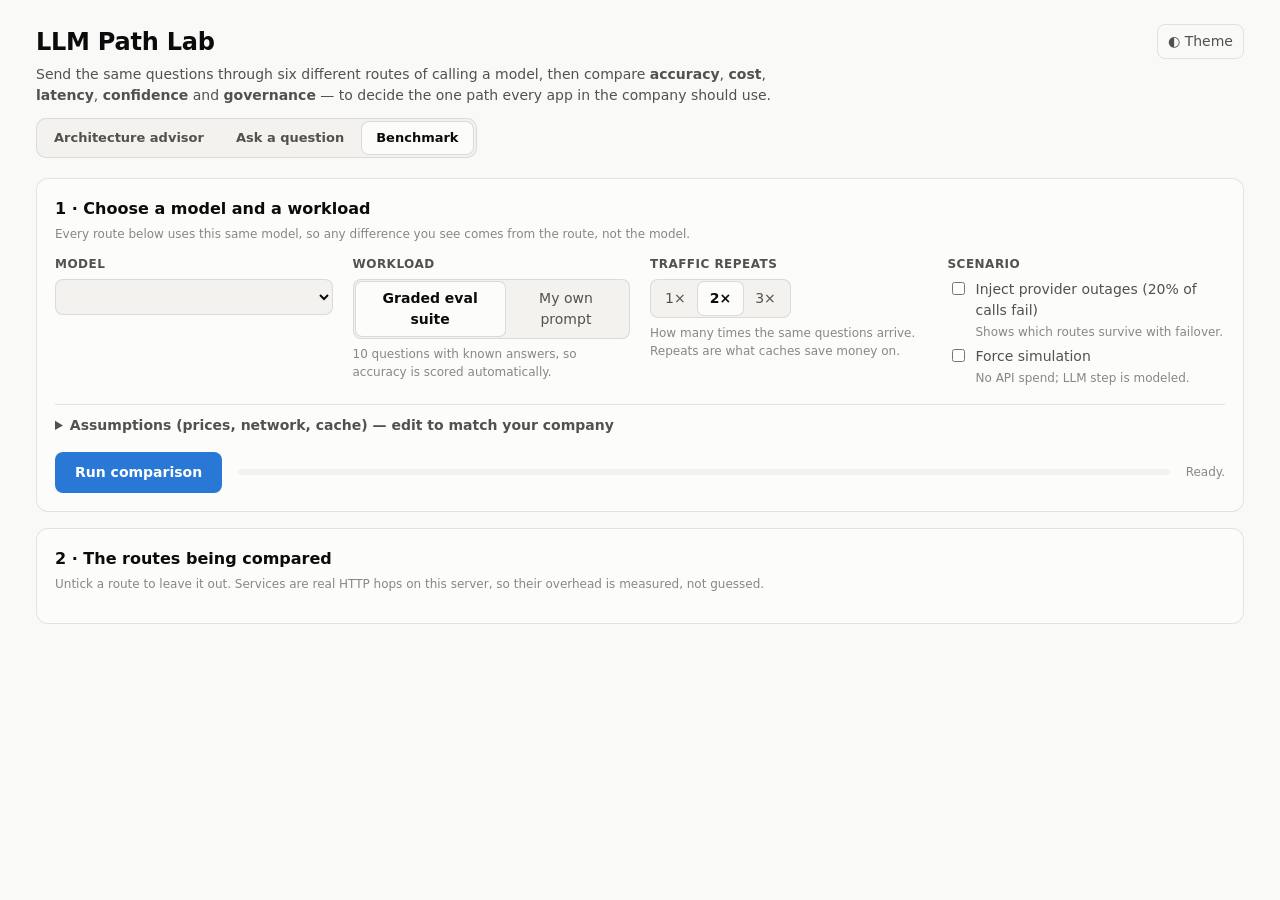
==== commit 9591b026: "Add Architecture Advisor: recommend an agent pattern from requirements and test cases New main page " ====
--- a/static/index.html
+++ b/static/index.html
@@ -13,7 +13,7 @@
       <h1>LLM Path Lab</h1>
       <p class="sub">Send the same questions through six different routes of calling a model, then compare
         <b>accuracy</b>, <b>cost</b>, <b>latency</b>, <b>confidence</b> and <b>governance</b> — to decide the one path every app in the company should use.</p>
-      <nav class="tabs"><a href="/" class="on">Benchmark</a><a href="/ask">Ask a question</a></nav>
+      <nav class="tabs"><a href="/">Architecture advisor</a><a href="/ask">Ask a question</a><a href="/benchmark" class="on">Benchmark</a></nav>
     </div>
     <button class="ghost" id="theme" title="Toggle light / dark">◐ Theme</button>
   </header>
--- a/static/styles.css
+++ b/static/styles.css
@@ -158,3 +158,47 @@
 td.win .hint { color: var(--good); }
 @media (max-width: 960px) { .askgrid { grid-template-columns: minmax(0, 1fr) minmax(0, 1fr); } .routecards { grid-template-columns: minmax(0, 1fr); } }
 @media (max-width: 600px) { .askgrid, .stats { grid-template-columns: minmax(0, 1fr) minmax(0, 1fr); } .askgrid { grid-template-columns: minmax(0, 1fr); } }
+
+/* ---------- Architecture advisor */
+code { font-size: 12px; background: var(--surface-2); padding: 0 4px; border-radius: 4px; }
+input[type=text] { width: 100%; font: inherit; color: var(--ink); background: var(--surface-2); border: 1px solid var(--border); border-radius: 8px; padding: 8px 10px; }
+.reqs { display: grid; grid-template-columns: repeat(3, minmax(0, 1fr)); gap: 14px 20px; margin-top: 12px; }
+.reqs label { display: block; font-weight: 600; font-size: 13px; margin-bottom: 4px; }
+.unit { display: flex; align-items: center; gap: 6px; }
+.unit span { color: var(--ink-2); }
+.unit input { max-width: 160px; }
+.reqflags { display: grid; grid-template-columns: repeat(3, minmax(0, 1fr)); gap: 12px 20px; margin-top: 16px; padding-top: 12px; border-top: 1px solid var(--border); }
+table.cases td { vertical-align: top; white-space: normal; }
+table.cases td.n { width: 28px; padding-top: 16px; }
+table.cases textarea { min-height: 38px; resize: vertical; }
+table.cases td:nth-child(3) { width: 26%; }
+table.cases td:last-child { width: 44px; }
+.verdictcard { border-color: var(--accent); box-shadow: 0 0 0 1px var(--accent) inset; }
+.vhead { display: flex; justify-content: space-between; gap: 16px; flex-wrap: wrap; }
+.vhead .k, .kpi .k { font-size: 12px; color: var(--ink-2); text-transform: uppercase; letter-spacing: .04em; font-weight: 600; }
+.vname { font-size: 26px; font-weight: 750; letter-spacing: -0.01em; margin-top: 2px; }
+.vside { text-align: right; display: flex; flex-direction: column; align-items: flex-end; }
+.vwhy { font-size: 15px; margin: 14px 0; }
+.strength { font-weight: 700; font-size: 12.5px; padding: 3px 10px; border-radius: 999px; }
+.strength.strong { background: var(--good-bg); color: var(--good); }
+.strength.moderate { background: var(--surface-2); color: var(--ink); border: 1px solid var(--border); }
+.strength.weak { background: var(--bad-bg); color: var(--bad); }
+.kpis { display: grid; grid-template-columns: repeat(4, minmax(0, 1fr)); gap: 10px; margin-bottom: 12px; }
+.kpi { border: 1px solid var(--grid); border-radius: 10px; padding: 10px 12px; }
+.kpi .v { font-size: 22px; font-weight: 700; font-variant-numeric: tabular-nums; margin: 2px 0; }
+.kpi .d { font-size: 12px; color: var(--ink-2); }
+.kpi.good .k { color: var(--good); } .kpi.bad { background: var(--bad-bg); border-color: transparent; } .kpi.bad .k { color: var(--bad); }
+ul.facts { margin: 0; padding-left: 20px; line-height: 1.7; }
+.ev { font-size: 10.5px; padding: 0 5px; border-radius: 4px; font-weight: 600; white-space: nowrap; }
+.ev.m { background: var(--good-bg); color: var(--good); }
+.ev.p { background: var(--surface-2); color: var(--ink-2); border: 1px solid var(--border); }
+.ev.c { background: var(--surface-2); color: var(--accent); border: 1px solid var(--border); }
+tr.recrow td { background: color-mix(in srgb, var(--accent) 7%, transparent); }
+td.missed { color: var(--bad); font-weight: 600; }
+.steps-ol { margin: 6px 0 10px; padding-left: 20px; line-height: 1.7; }
+@media (max-width: 960px) { .reqs, .reqflags { grid-template-columns: repeat(2, minmax(0, 1fr)); } .kpis { grid-template-columns: repeat(2, minmax(0, 1fr)); } }
+@media (max-width: 600px) { .reqs, .reqflags { grid-template-columns: minmax(0, 1fr); } .vside { text-align: left; align-items: flex-start; } .setup .field { grid-column: auto !important; } }
+.scatterkey { display: grid; grid-template-columns: repeat(2, minmax(0, 1fr)); gap: 2px 14px; font-size: 12px; color: var(--ink-2); margin-top: 8px; }
+.scatterkey b { display: inline-block; width: 18px; }
+.scatterkey .rec { color: var(--accent); font-weight: 600; }
+@media (max-width: 600px) { .scatterkey { grid-template-columns: minmax(0, 1fr); } }
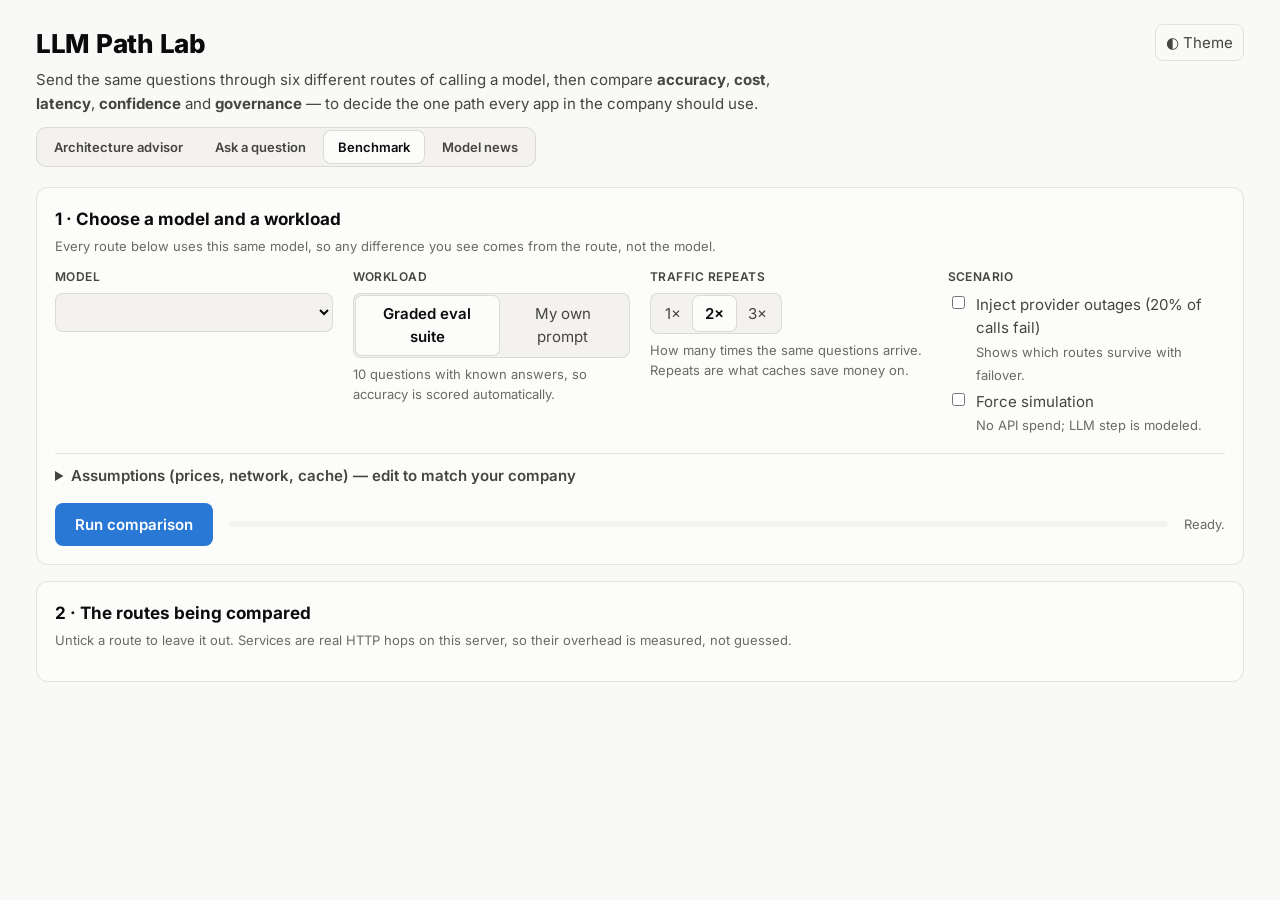
==== commit 6b05c309: "Winner hero, aligned tiles, paginated model table, signed-in user, and a Model news tab - Advisor: t" ====
--- a/static/index.html
+++ b/static/index.html
@@ -13,9 +13,9 @@
       <h1>LLM Path Lab</h1>
       <p class="sub">Send the same questions through six different routes of calling a model, then compare
         <b>accuracy</b>, <b>cost</b>, <b>latency</b>, <b>confidence</b> and <b>governance</b> — to decide the one path every app in the company should use.</p>
-      <nav class="tabs"><a href="/">Architecture advisor</a><a href="/ask">Ask a question</a><a href="/benchmark" class="on">Benchmark</a></nav>
+      <nav class="tabs"><a href="/">Architecture advisor</a><a href="/ask">Ask a question</a><a href="/benchmark" class="on">Benchmark</a><a href="/news">Model news</a></nav>
     </div>
-    <button class="ghost" id="theme" title="Toggle light / dark">◐ Theme</button>
+    <div class="hdr-right"><button class="ghost" id="theme" title="Toggle light / dark">◐ Theme</button></div>
   </header>
 
   <!-- 1. Setup -->
@@ -152,8 +152,8 @@
   const sel = $("#model");
   for (const [pid, p] of Object.entries(cfg.providers)) {
     const g = document.createElement("optgroup"); g.label = p.label;
-    cfg.models.filter((m) => m.provider === pid).forEach((m) => {
-      const o = document.createElement("option"); o.value = m.id; o.textContent = `${m.label}  ·  $${m.in} / $${m.out}`;
+    cfg.models.filter((m) => m.provider === pid && m.callable !== false).forEach((m) => {
+      const o = document.createElement("option"); o.value = m.id; o.textContent = `${m.label}${m.platform && !m.platform.startsWith(m.maker) ? " · " + m.platform : ""}  ·  $${m.in} / $${m.out}`;
       g.appendChild(o);
     });
     sel.appendChild(g);
--- a/static/styles.css
+++ b/static/styles.css
@@ -1,7 +1,10 @@
+/* Inter (SIL Open Font License, see fonts/Inter-LICENSE.txt), bundled so it works on locked-down networks */
+@font-face { font-family: "Inter"; font-style: normal; font-display: swap; font-weight: 100 900;
+  src: url("/static/fonts/inter-latin-wght-normal.woff2") format("woff2-variations"), url("/static/fonts/inter-latin-wght-normal.woff2") format("woff2"); }
 :root {
   color-scheme: light;
   --page: #f9f9f7; --surface: #fcfcfb; --surface-2: #f3f2ee;
-  --ink: #0b0b0b; --ink-2: #52514e; --muted: #898781;
+  --ink: #0b0b0b; --ink-2: #45443f; --muted: #6b6a64;
   --grid: #e1e0d9; --axis: #c3c2b7; --border: rgba(11,11,11,0.10);
   --accent: #2a78d6; --accent-ink: #ffffff; --good: #006300; --bad: #c42f2f; --good-bg: #e6f4e6; --bad-bg: #fbeaea;
   --s1: #2a78d6; --s2: #eb6834; --s3: #1baf7a; --s4: #eda100; --s5: #e87ba4; --s6: #008300; --crit: #d03b3b;
@@ -10,7 +13,7 @@
   :root:where(:not([data-theme="light"])) {
     color-scheme: dark;
     --page: #0d0d0d; --surface: #1a1a19; --surface-2: #242422;
-    --ink: #ffffff; --ink-2: #c3c2b7; --muted: #898781;
+    --ink: #ffffff; --ink-2: #d4d3c9; --muted: #a8a79f;
     --grid: #2c2c2a; --axis: #383835; --border: rgba(255,255,255,0.10);
     --accent: #3987e5; --good: #0ca30c; --bad: #e66767; --good-bg: #13301a; --bad-bg: #3a1a1a;
     --s1: #3987e5; --s2: #d95926; --s3: #199e70; --s4: #c98500; --s5: #d55181; --s6: #008300;
@@ -19,19 +22,19 @@
 :root[data-theme="dark"] {
   color-scheme: dark;
   --page: #0d0d0d; --surface: #1a1a19; --surface-2: #242422;
-  --ink: #ffffff; --ink-2: #c3c2b7; --muted: #898781;
+  --ink: #ffffff; --ink-2: #d4d3c9; --muted: #a8a79f;
   --grid: #2c2c2a; --axis: #383835; --border: rgba(255,255,255,0.10);
   --accent: #3987e5; --good: #0ca30c; --bad: #e66767; --good-bg: #13301a; --bad-bg: #3a1a1a;
   --s1: #3987e5; --s2: #d95926; --s3: #199e70; --s4: #c98500; --s5: #d55181; --s6: #008300;
 }
 * { box-sizing: border-box; }
-body { margin: 0; background: var(--page); color: var(--ink); font: 14px/1.5 system-ui, -apple-system, "Segoe UI", sans-serif; }
+body { margin: 0; background: var(--page); color: var(--ink); font: 15px/1.55 "Inter", system-ui, -apple-system, "Segoe UI", sans-serif; -webkit-font-smoothing: antialiased; font-feature-settings: "cv11", "ss01"; }
 main { max-width: 1240px; margin: 0 auto; padding: 24px 16px 64px; }
 header { display: flex; justify-content: space-between; align-items: flex-start; gap: 16px; margin-bottom: 20px; }
 h1 { font-size: 24px; margin: 0; letter-spacing: -0.01em; }
 h2 { font-size: 16px; margin: 0 0 4px; }
 .sub { color: var(--ink-2); margin: 4px 0 0; max-width: 760px; }
-.hint { color: var(--muted); font-size: 12px; }
+.hint { color: var(--muted); font-size: 13px; }
 .card { background: var(--surface); border: 1px solid var(--border); border-radius: 12px; padding: 18px; margin-bottom: 16px; }
 .card > .hint { margin: 0 0 12px; }
 button { font: inherit; cursor: pointer; }
@@ -202,3 +205,202 @@
 .scatterkey b { display: inline-block; width: 18px; }
 .scatterkey .rec { color: var(--accent); font-weight: 600; }
 @media (max-width: 600px) { .scatterkey { grid-template-columns: minmax(0, 1fr); } }
+
+/* ---------- Advisor v2: goal → understanding → top 3 */
+.goalcard .askbox { min-height: 96px; }
+.stepper { list-style: none; display: flex; gap: 8px 22px; flex-wrap: wrap; padding: 0; margin: 14px 0 0; font-size: 13px; color: var(--muted); }
+.stepper li { display: flex; align-items: center; gap: 8px; }
+.stepper li span { width: 18px; height: 18px; border-radius: 50%; border: 2px solid var(--axis); display: inline-block; }
+.stepper li.active { color: var(--ink); font-weight: 600; }
+.stepper li.active span { border-color: var(--accent); border-top-color: transparent; animation: spin .8s linear infinite; }
+.stepper li.done { color: var(--ink-2); }
+.stepper li.done span { background: var(--good); border-color: var(--good); }
+@keyframes spin { to { transform: rotate(360deg); } }
+@media (prefers-reduced-motion: reduce) { .stepper li.active span { animation: none; } }
+.pills { display: flex; flex-wrap: wrap; gap: 6px; }
+.spec { font-size: 12.5px; border: 1px solid var(--border); border-radius: 999px; padding: 3px 10px; background: var(--surface-2); }
+.spec span { color: var(--muted); margin-right: 6px; }
+.adjust { margin-top: 14px; padding-top: 14px; border-top: 1px solid var(--border); }
+.adjust select, .adjust input[type=number] { max-width: 100%; }
+.sectiontitle { font-size: 18px; margin: 22px 0 10px; }
+.top3 { display: grid; grid-template-columns: repeat(3, minmax(0, 1fr)); gap: 14px; margin-bottom: 16px; align-items: start; }
+.arch { background: var(--surface); border: 1px solid var(--border); border-radius: 14px; padding: 16px; min-width: 0; }
+.arch.first { border-color: var(--accent); box-shadow: 0 0 0 1px var(--accent) inset; }
+.archhead { display: flex; align-items: center; gap: 8px; min-height: 26px; }
+.archhead .rank { width: 26px; height: 26px; line-height: 26px; font-size: 13px; margin: 0; }
+.arch h3 { font-size: 17px; margin: 8px 0 4px; line-height: 1.3; }
+.arch .what { color: var(--ink-2); font-size: 13px; margin: 0 0 10px; }
+.modelbox { margin: 12px 0; padding: 10px 12px; border-radius: 10px; background: var(--surface-2); font-size: 13px; line-height: 1.6; }
+.ms { display: grid; grid-template-columns: repeat(3, minmax(0, 1fr)); gap: 6px; }
+.ms .m { border: 1px solid var(--grid); border-radius: 8px; padding: 6px 8px; min-width: 0; }
+.ms .m .k { font-size: 11px; color: var(--muted); }
+.ms .m .v { font-weight: 700; font-variant-numeric: tabular-nums; white-space: nowrap; overflow: hidden; text-overflow: ellipsis; }
+.ms .m small { font-weight: 400; color: var(--muted); }
+.ms .m.bad { background: var(--bad-bg); border-color: transparent; } .ms .m.bad .v { color: var(--bad); }
+.addons { display: flex; flex-wrap: wrap; gap: 4px; margin: 10px 0; align-items: center; }
+.arch .why { font-size: 13px; }
+.arch .why ul { margin: 4px 0 0; padding-left: 18px; line-height: 1.55; }
+.arch .pick { margin: 8px 0 0; color: var(--ink-2); }
+@media (max-width: 1000px) { .top3 { grid-template-columns: minmax(0, 1fr); } }
+
+/* ---------- Advisor v3: one view */
+.hdr-right { display: flex; gap: 8px; align-items: center; }
+.kpill { display: inline-flex; align-items: center; gap: 8px; font: inherit; font-size: 12.5px; padding: 6px 12px; border-radius: 999px;
+  border: 1px solid var(--border); background: var(--surface); color: var(--ink-2); cursor: pointer; }
+.h3 { font-size: 14px; margin: 0 0 6px; }
+.warn { color: #9a6700; font-weight: 600; }
+:root[data-theme="dark"] .warn { color: var(--s4); }
+@media (prefers-color-scheme: dark) { :root:where(:not([data-theme="light"])) .warn { color: var(--s4); } }
+.goalcard .askbox { min-height: 70px; margin-top: 0; }
+.goalcard .runrow { margin-top: 8px; }
+.goalcard .stepper { margin: 0; }
+.confirm { padding: 10px 14px; border-radius: 10px; background: color-mix(in srgb, var(--s4) 16%, var(--surface)); border: 1px solid color-mix(in srgb, var(--s4) 45%, transparent); margin-bottom: 12px; font-size: 13.5px; }
+.decision { border-color: var(--accent); box-shadow: 0 0 0 1px var(--accent) inset; }
+.dtop { display: flex; justify-content: space-between; gap: 16px 24px; flex-wrap: wrap; }
+.dmain { min-width: 0; flex: 1 1 360px; }
+.eyebrow { font-size: 12px; text-transform: uppercase; letter-spacing: .06em; font-weight: 700; color: var(--accent); }
+.dname { font-size: 30px; font-weight: 800; letter-spacing: -0.02em; line-height: 1.15; margin: 4px 0 10px; }
+.dmodels { display: flex; gap: 10px; flex-wrap: wrap; align-items: stretch; }
+.mrole { border: 1px solid var(--grid); border-radius: 10px; padding: 8px 12px; min-width: 150px; }
+.mrole .k { font-size: 11px; text-transform: uppercase; letter-spacing: .05em; color: var(--muted); font-weight: 700; }
+.mrole .v { font-size: 16px; font-weight: 700; margin: 2px 0; }
+.kpis4 { display: grid; grid-template-columns: repeat(4, minmax(0, 1fr)); gap: 10px; margin: 16px 0 10px; }
+.kpis4 .kpi .v { font-size: 30px; font-weight: 800; letter-spacing: -0.02em; }
+.kpis4 .kpi.good { background: var(--good-bg); border-color: transparent; } .kpis4 .kpi.good .v { color: var(--good); }
+.kpis4 .kpi.ev-strong .v { color: var(--good); } .kpis4 .kpi.ev-weak .v { color: #9a6700; }
+.dnote { font-size: 13px; color: var(--ink-2); display: flex; flex-wrap: wrap; gap: 6px; align-items: center; }
+.dnote a, #kpanel a { color: var(--accent); }
+.arch .k { font-size: 11px; text-transform: uppercase; letter-spacing: .05em; color: var(--muted); font-weight: 700; margin-top: 4px; }
+.arch .archhead b { font-size: 15px; }
+.chips { display: flex; flex-direction: column; gap: 4px; margin-top: 6px; }
+.chip2 { font-size: 12.5px; padding: 4px 8px; border-radius: 6px; background: var(--surface-2); border-left: 3px solid var(--sc, var(--accent)); }
+.details details { border-top: 1px solid var(--grid); padding: 10px 0; }
+.details details:first-child { border-top: 0; padding-top: 0; }
+.details summary { cursor: pointer; font-weight: 600; }
+@media (max-width: 860px) { .kpis4 { grid-template-columns: repeat(2, minmax(0, 1fr)); } .dname { font-size: 24px; } }
+
+/* ---------- Advisor v4: statement · picks · architectures · every model */
+.kexplain { display: grid; grid-template-columns: repeat(3, minmax(0, 1fr)); gap: 12px; margin: 12px 0 6px; font-size: 13px; color: var(--ink-2); }
+.kexplain > div { background: var(--surface-2); border-radius: 10px; padding: 10px 12px; }
+.statement { border-color: var(--accent); box-shadow: 0 0 0 1px var(--accent) inset; }
+.statement .goalline { margin: 4px 0 8px; color: var(--ink-2); font-size: 14px; }
+.statement .answer { font-size: 20px; line-height: 1.5; margin: 0 0 10px; letter-spacing: -0.01em; }
+.statement .answer b { font-weight: 750; }
+.stmeta { display: flex; gap: 10px; align-items: center; flex-wrap: wrap; }
+.picks { display: grid; grid-template-columns: minmax(0, 1.15fr) minmax(0, 1fr) minmax(0, 1fr); gap: 14px; margin-bottom: 8px; }
+.pick { background: var(--surface); border: 1px solid var(--border); border-radius: 14px; padding: 16px; min-width: 0; }
+.pick.first { border-color: var(--accent); }
+.pick > .k, .archhead .k { font-size: 12px; text-transform: uppercase; letter-spacing: .05em; font-weight: 800; color: var(--accent); }
+.pname { font-size: 22px; font-weight: 800; letter-spacing: -0.01em; margin: 6px 0 2px; }
+.pick .what { color: var(--ink-2); font-size: 13px; margin: 4px 0 8px; }
+.ms5 { grid-template-columns: repeat(5, minmax(0, 1fr)); margin-top: 12px; }
+.ms5 .m .v { font-size: 16px; }
+.cheaper { grid-column: 1 / -1; margin: 2px 4px 0; }
+.modebadge { font-size: 11px; font-weight: 700; padding: 1px 6px; border-radius: 4px; white-space: nowrap; }
+.modebadge.live { background: var(--good-bg); color: var(--good); }
+.modebadge.simulated { background: var(--surface-2); color: var(--ink-2); border: 1px solid var(--border); }
+.modebadge.estimate { background: transparent; color: var(--muted); border: 1px dashed var(--axis); }
+.arch h3 { font-size: 18px; }
+.arch .pick-if { margin: 8px 0 0; color: var(--ink-2); font-size: 13px; }
+.tfilters { display: flex; flex-direction: column; gap: 8px; align-items: flex-end; }
+.tfilters .seg { flex-wrap: wrap; }
+.tfilters .seg button { padding: 4px 10px; font-size: 12.5px; }
+.mtable td { vertical-align: top; }
+.mtable tr.rowp td { background: color-mix(in srgb, var(--accent) 9%, transparent); }
+.mtable tr.rowf td { background: color-mix(in srgb, var(--s2) 9%, transparent); }
+.mtable tr.rowr td { color: var(--ink-2); }
+.costcell { position: relative; min-width: 150px; }
+.costcell .cbar { position: absolute; left: 10px; top: 50%; transform: translateY(-50%); height: 18px; background: color-mix(in srgb, var(--accent) 22%, transparent); border-radius: 3px; max-width: calc(100% - 20px); }
+.costcell b { position: relative; }
+.tagp, .tagf { font-size: 11.5px; font-weight: 800; padding: 2px 8px; border-radius: 999px; color: #fff; white-space: nowrap; }
+.tagp { background: var(--accent); } .tagf { background: var(--s2); }
+@media (max-width: 1000px) { .picks { grid-template-columns: minmax(0, 1fr); } .kexplain { grid-template-columns: minmax(0, 1fr); } .ms5 { grid-template-columns: repeat(3, minmax(0, 1fr)); } .tfilters { align-items: flex-start; } }
+.statement .verdict-text { font-size: 20px; line-height: 1.5; margin: 0 0 10px; letter-spacing: -0.01em; }
+.statement .verdict-text b { font-weight: 750; }
+.picks .ms5 { grid-template-columns: repeat(3, minmax(0, 1fr)); }
+.mtable th, .mtable td { padding: 7px 8px; }
+
+
+/* ---------- v5: tiles, winner hero, pager, user, news */
+button, input, select, textarea { font-family: inherit; }
+h1 { font-size: 26px; font-weight: 800; }
+h2 { font-size: 17px; font-weight: 700; }
+th { font-size: 12.5px; }
+.tiles { display: grid; gap: 10px; }
+.tiles.t4 { grid-template-columns: repeat(4, minmax(0, 1fr)); }
+.tiles.t3 { grid-template-columns: repeat(3, minmax(0, 1fr)); }
+.tiles.t2 { grid-template-columns: repeat(2, minmax(0, 1fr)); }
+.tile { display: flex; flex-direction: column; justify-content: space-between; min-height: 92px; padding: 12px 14px; border-radius: 12px;
+  background: var(--surface); border: 1px solid var(--grid); min-width: 0; }
+.tile .tk { font-size: 11.5px; font-weight: 700; text-transform: uppercase; letter-spacing: .05em; color: var(--muted); white-space: nowrap; overflow: hidden; text-overflow: ellipsis; }
+.tile .tv { font-size: 24px; font-weight: 800; letter-spacing: -0.02em; font-variant-numeric: tabular-nums; white-space: nowrap; line-height: 1.2; margin: 4px 0 2px; }
+.tile .ts { font-size: 12px; color: var(--ink-2); white-space: nowrap; overflow: hidden; text-overflow: ellipsis; }
+.tile.hi { background: var(--accent); border-color: var(--accent); }
+.tile.hi .tk, .tile.hi .ts { color: rgba(255, 255, 255, .85); } .tile.hi .tv { color: #fff; }
+.tile.bad { background: var(--bad-bg); border-color: transparent; } .tile.bad .tv { color: var(--bad); }
+.tiles.t3 .tile { min-height: 76px; } .tiles.t3 .tile .tv { font-size: 19px; }
+.tiles.t2 .tile { min-height: 80px; } .tiles.t2 .tile .tv { font-size: 20px; }
+.hero { background: linear-gradient(135deg, color-mix(in srgb, var(--accent) 10%, var(--surface)), var(--surface) 55%);
+  border: 1px solid color-mix(in srgb, var(--accent) 45%, var(--border)); border-radius: 18px; padding: 20px; margin-bottom: 18px; }
+.hero-goal { display: flex; gap: 10px; align-items: baseline; flex-wrap: wrap; color: var(--ink-2); font-size: 14.5px; margin-bottom: 14px; }
+.hero-grid { display: grid; grid-template-columns: minmax(0, 1.7fr) minmax(0, 1fr); gap: 16px; align-items: stretch; }
+.winner, .runner { background: var(--surface); border: 1px solid var(--border); border-radius: 16px; padding: 18px; display: flex; flex-direction: column; gap: 6px; min-width: 0; }
+.winner { border: 2px solid var(--accent); box-shadow: 0 8px 28px color-mix(in srgb, var(--accent) 14%, transparent); }
+.badge-row { display: flex; gap: 8px; align-items: center; flex-wrap: wrap; font-size: 12.5px; }
+.medal { font-size: 12px; font-weight: 800; letter-spacing: .04em; text-transform: uppercase; padding: 4px 10px; border-radius: 999px; background: var(--accent); color: #fff; }
+.medal.alt { background: var(--s2); }
+.wname { font-size: 34px; font-weight: 800; letter-spacing: -0.03em; line-height: 1.1; margin-top: 4px; }
+.rname { font-size: 24px; font-weight: 800; letter-spacing: -0.02em; line-height: 1.15; margin-top: 4px; }
+.wmeta { color: var(--ink-2); font-size: 14px; }
+.warch { font-size: 14px; color: var(--ink-2); margin-bottom: 6px; }
+.whywin { margin: 6px 0 0; font-size: 14px; color: var(--ink-2); }
+.whywin b { color: var(--ink); }
+.runner .tiles { margin-top: auto; }
+.hero-foot { display: flex; justify-content: space-between; gap: 10px 16px; flex-wrap: wrap; align-items: center; margin-top: 14px; }
+.reqs-row, .ev-row { display: flex; gap: 8px; flex-wrap: wrap; align-items: center; }
+.req { font-size: 13px; font-weight: 600; padding: 5px 11px; border-radius: 999px; border: 1px solid transparent; }
+.req.ok { background: var(--good-bg); color: var(--good); } .req.bad { background: var(--bad-bg); color: var(--bad); }
+.hero .cheaper { margin: 12px 0 0; font-size: 13.5px; color: var(--ink-2); }
+.pager { display: flex; justify-content: space-between; align-items: center; gap: 10px; flex-wrap: wrap; margin-top: 12px; }
+.pbtns { display: flex; gap: 4px; flex-wrap: wrap; }
+.pbtns button { min-width: 36px; padding: 6px 10px; border-radius: 8px; font-weight: 600; }
+.pbtns button.on { background: var(--accent); color: #fff; border: 1px solid var(--accent); }
+.pbtns button:disabled { opacity: .4; cursor: default; }
+.linkbtn { background: none; border: 0; color: var(--accent); font-weight: 600; padding: 4px; }
+.arch { display: flex; flex-direction: column; }
+.arch .tiles { margin: 6px 0 4px; }
+.top3 { align-items: stretch; }
+.userchip { display: inline-flex; align-items: center; gap: 10px; padding: 4px 12px 4px 4px; border: 1px solid var(--border); border-radius: 999px; background: var(--surface); }
+.userchip .avatar { width: 32px; height: 32px; border-radius: 50%; background: var(--accent); color: #fff; display: grid; place-items: center; font-weight: 800; font-size: 13px; }
+.userchip .avatar.anon { background: var(--surface-2); color: var(--muted); }
+.userchip .uname { display: flex; flex-direction: column; line-height: 1.2; font-size: 13.5px; }
+.userchip .uname small { color: var(--muted); font-size: 11.5px; }
+.hdr-right { display: flex; gap: 8px; align-items: center; flex-wrap: wrap; justify-content: flex-end; }
+.newsbar { display: flex; justify-content: space-between; gap: 16px; flex-wrap: wrap; align-items: center; }
+.nb-k { font-size: 12px; font-weight: 800; letter-spacing: .05em; text-transform: uppercase; color: var(--s2); margin-bottom: 6px; }
+.nb-missing { display: flex; gap: 6px; flex-wrap: wrap; }
+.nb-right { text-align: right; display: flex; flex-direction: column; gap: 6px; align-items: flex-end; }
+.missing { font-weight: 700; font-size: 13px; padding: 4px 10px; border-radius: 999px; background: color-mix(in srgb, var(--s2) 16%, var(--surface)); color: var(--ink); border: 1px solid color-mix(in srgb, var(--s2) 50%, transparent); }
+.newsfilters { display: flex; gap: 10px; flex-wrap: wrap; margin: 0 0 12px; }
+.newsday { font-size: 13px; font-weight: 800; color: var(--muted); text-transform: uppercase; letter-spacing: .05em; margin: 18px 0 8px; }
+.newsitem { background: var(--surface); border: 1px solid var(--border); border-radius: 12px; padding: 14px 16px; margin-bottom: 8px; }
+.nhead { display: flex; gap: 6px; flex-wrap: wrap; align-items: center; margin-bottom: 6px; }
+.ncat { font-size: 11.5px; font-weight: 800; padding: 2px 8px; border-radius: 6px; color: #fff; }
+.ncat.c-new { background: var(--accent); } .ncat.c-price { background: var(--s6); } .ncat.c-retire { background: var(--crit); } .ncat.c-feat { background: var(--muted); }
+.nprov { font-size: 12px; font-weight: 700; color: var(--ink-2); }
+.nmodel { font-size: 12px; padding: 1px 7px; border-radius: 6px; border: 1px solid var(--border); color: var(--ink-2); }
+.nmodel.new { border-color: var(--s2); color: var(--ink); font-weight: 700; }
+.ntitle { display: block; font-size: 16px; font-weight: 700; color: var(--ink); text-decoration: none; line-height: 1.35; }
+.ntitle:hover { color: var(--accent); }
+.nsum { margin: 6px 0; color: var(--ink-2); font-size: 14px; }
+@media (max-width: 1000px) { .hero-grid { grid-template-columns: minmax(0, 1fr); } .tiles.t4 { grid-template-columns: repeat(2, minmax(0, 1fr)); } .wname { font-size: 28px; } }
+@media (max-width: 600px) { .tiles.t3 { grid-template-columns: repeat(3, minmax(0, 1fr)); } .tile .tv { font-size: 18px; } .userchip .uname small { display: none; } }
+
+header > div:first-child { min-width: 0; }
+nav.tabs { max-width: 100%; overflow-x: auto; scrollbar-width: none; }
+nav.tabs a { white-space: nowrap; }
+@media (max-width: 600px) { nav.tabs a { padding: 6px 10px; } }
+header > div:first-child { max-width: 100%; }
+@media (max-width: 600px) { header > div:first-child { width: 100%; } }
+.mtable td:last-child { white-space: normal; min-width: 140px; max-width: 200px; }
+.showmore { display: block; margin: 12px auto 18px; }
